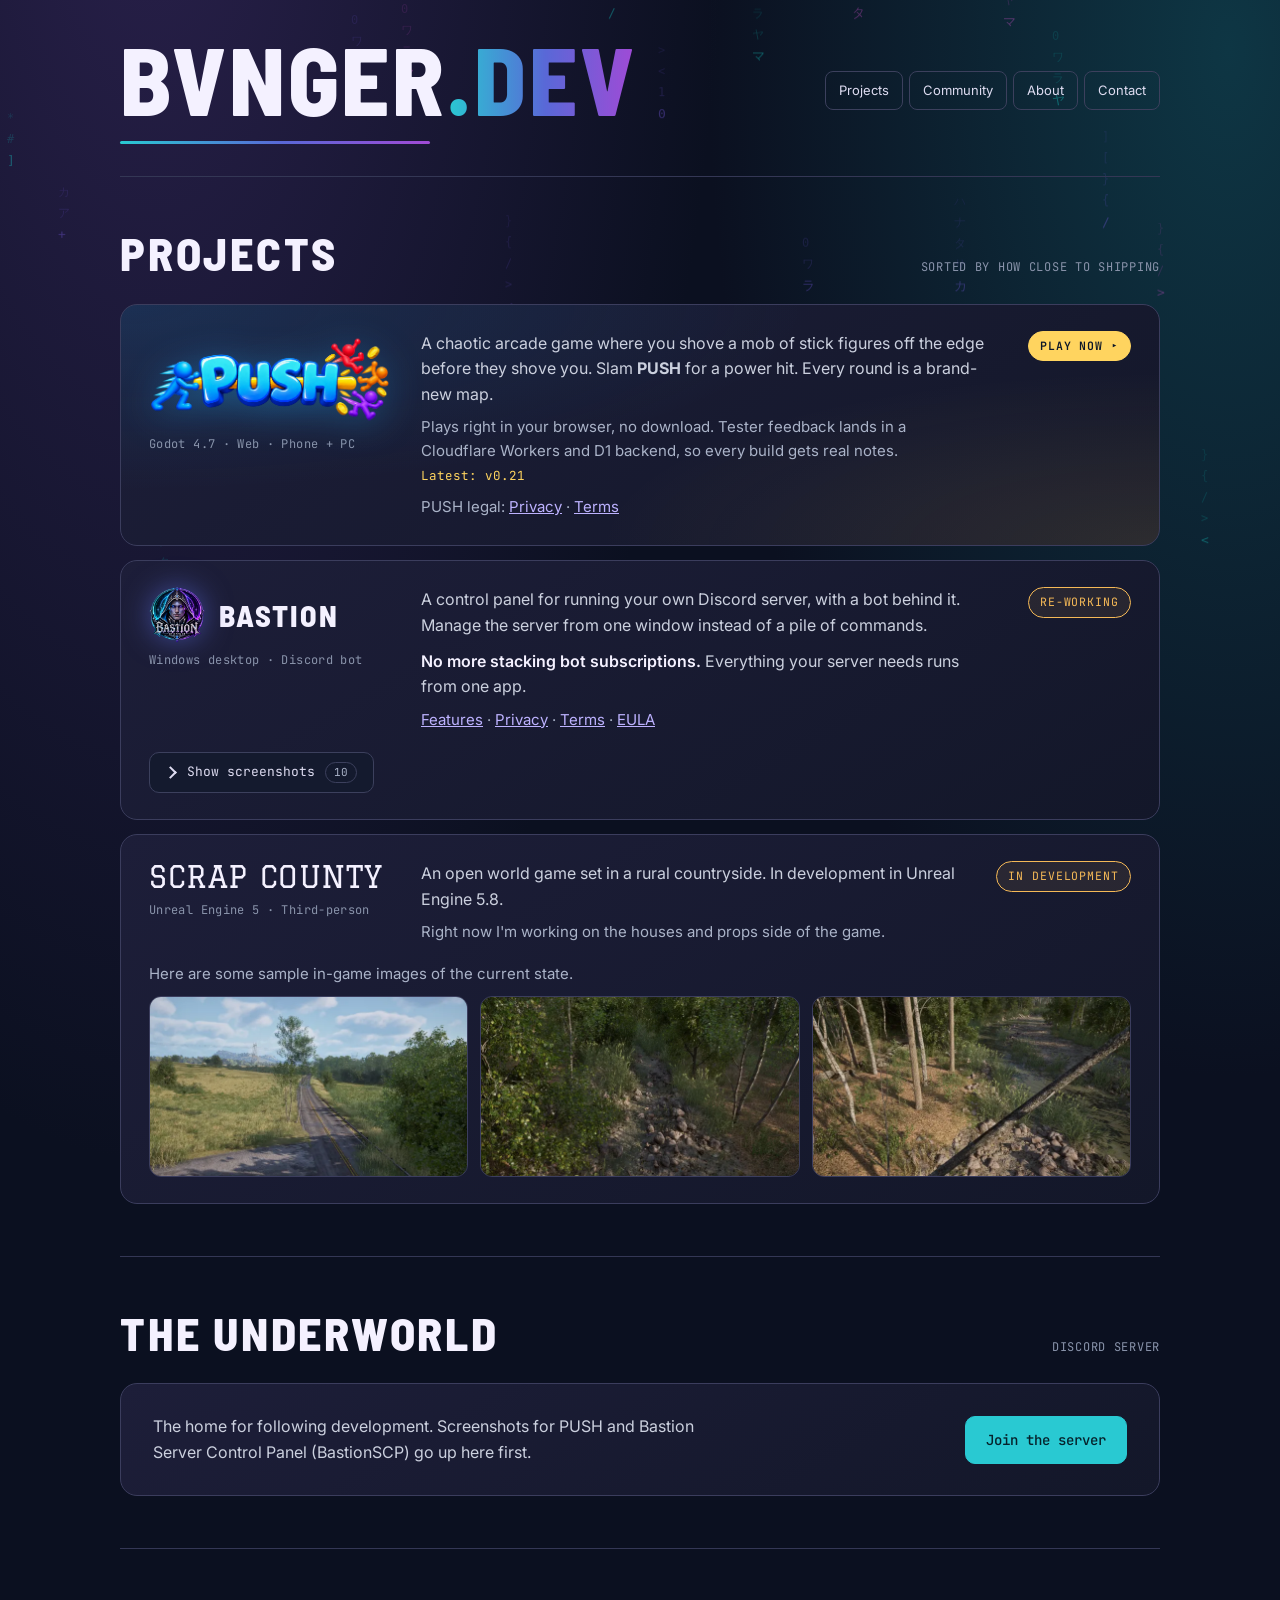
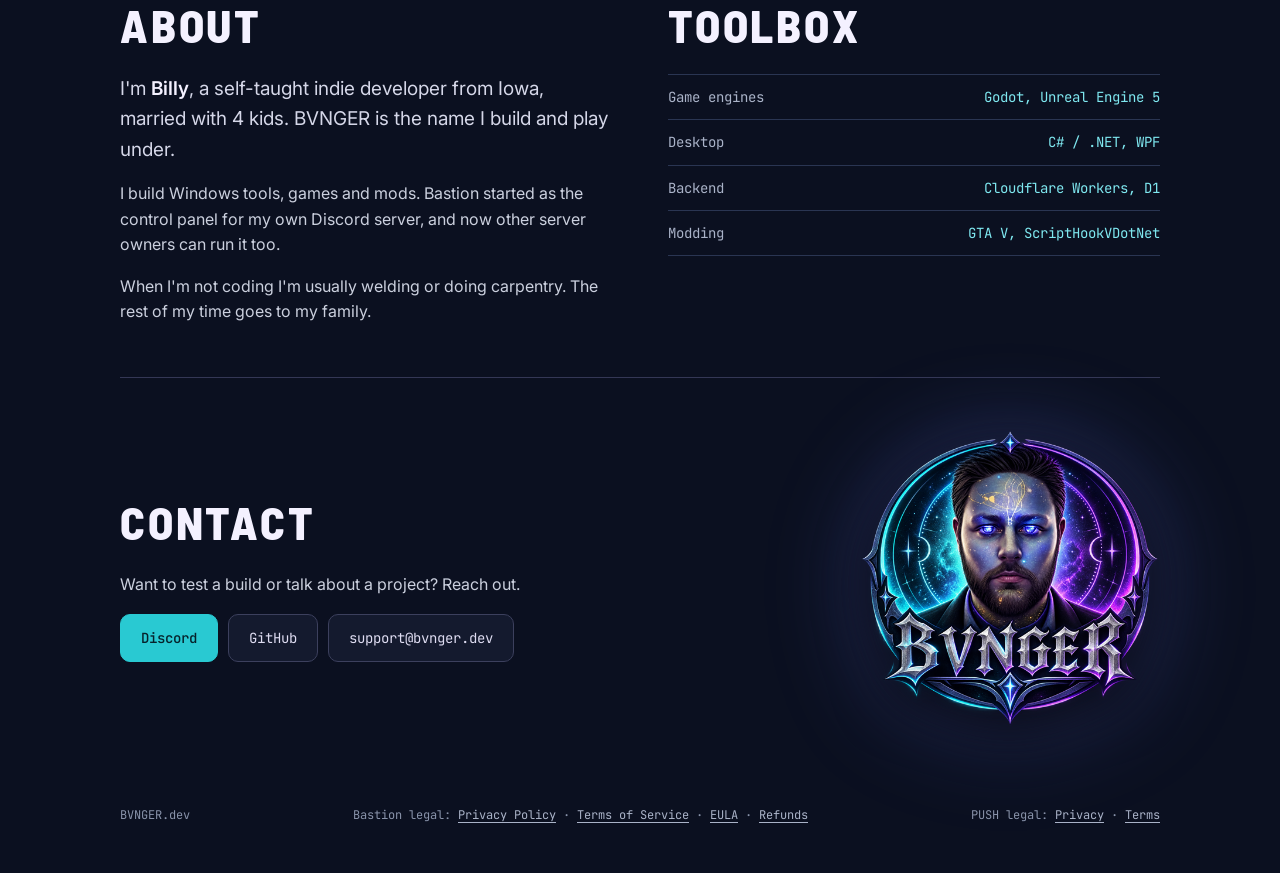
==== index.html @ e82ace56 "Bastion re-working: hide pricing and download, pause sign-ups; move wordmark and logo - Bastion card" ====
<!doctype html>
<html lang="en">
<head>
<meta charset="utf-8">
<meta name="viewport" content="width=device-width, initial-scale=1">
<title>BVNGER.dev</title>
<meta name="description" content="BVNGER's Development Projects">
<meta property="og:type" content="website">
<meta property="og:site_name" content="BVNGER.dev">
<meta property="og:title" content="BVNGER.dev">
<meta property="og:description" content="BVNGER's Development Projects">
<meta property="og:url" content="https://bvnger.dev/">
<meta property="og:image" content="https://bvnger.dev/bvnger-preview.png">
<meta property="og:image:width" content="1200">
<meta property="og:image:height" content="630">
<meta property="og:image:alt" content="BVNGER logo">
<meta name="twitter:card" content="summary_large_image">
<meta name="theme-color" content="#0b1020">
<link rel="icon" href="/bastion/favicon.ico">
<link rel="preconnect" href="https://fonts.googleapis.com">
<link rel="preconnect" href="https://fonts.gstatic.com" crossorigin>
<link rel="stylesheet" href="https://fonts.googleapis.com/css2?family=Barlow+Semi+Condensed:wght@600;700;800&family=Inter:wght@400;500;600&family=JetBrains+Mono:wght@400;500&family=Graduate&display=swap">
<style>
/* Layout: one long page in Bastion's UI language. Navy ground with a violet glow, letter-spaced condensed caps, rounded gradient cards, and a cyan-to-violet gradient used only on the wordmark, rules and scrollbar. */
:root{
  --bg:#0b1020;
  --glow-violet:#29204b;
  --glow-cyan:#0e3644;
  --panel:#101625;
  --card-a:#1d1e39;
  --card-b:#131729;
  --line:#2a3552;
  --line-soft:#343755;
  --line-card:#3b3d5d;
  --fg:#d5d7e8;
  --fg-strong:#f4f1ff;
  --muted:#aab3c8;
  --dim:#8993aa;
  --cyan:#29c9d2;
  --cyan-hi:#7fe8f0;
  --indigo:#5968d7;
  --violet:#a14ad6;
  --violet-hi:#d477ee;
  --link:#bdb2ff;
  --amber:#f5b957;
  --teal:#39dccf;
  --ink:#06222b;
  --brand-gradient:linear-gradient(90deg,#29c9d2 0%,#5968d7 52%,#a14ad6 100%);
  --font-display:"Barlow Semi Condensed","Bahnschrift","Arial Narrow",sans-serif;
  --font-body:Inter,"Segoe UI",system-ui,-apple-system,sans-serif;
  --font-mono:"JetBrains Mono",ui-monospace,Cascadia Mono,Consolas,monospace;
  color-scheme:dark;
}
*{box-sizing:border-box}
html{scrollbar-color:#5968d7 #0a0f1c}
body{
  margin:0;min-height:100vh;
  background:
    radial-gradient(ellipse at 12% -8%,var(--glow-violet) 0,transparent 36%),
    radial-gradient(ellipse at 96% 2%,var(--glow-cyan) 0,transparent 30%),
    var(--bg);
  background-color:var(--bg);
  color:var(--fg);font-family:var(--font-body);font-size:16px;line-height:1.6;
  padding-inline:20px;padding-block:0 48px;
}
::-webkit-scrollbar{width:12px;height:12px}
::-webkit-scrollbar-track{background:#0a0f1c;border:1px solid #25304a;border-radius:6px}
::-webkit-scrollbar-thumb{background:linear-gradient(180deg,#29c9d2,#5968d7 52%,#a14ad6);border:1px solid #536b9c;border-radius:6px}
::-webkit-scrollbar-thumb:hover{border-color:var(--cyan-hi)}
::selection{background:#5968d7;color:#fff}
.wrap{max-width:1040px;margin-inline:auto}
a{color:var(--link)}
a:hover{color:#e2dcff}
:focus-visible{outline:2px solid var(--cyan);outline-offset:3px}

header.top{
  display:flex;justify-content:space-between;align-items:center;gap:20px 32px;flex-wrap:wrap;
  padding-block:36px 32px;border-bottom:1px solid var(--line-soft);
}
.brand{min-width:0}
header.top nav{display:flex;gap:6px;flex-wrap:wrap}
header.top nav a{
  border:1px solid #3c405d;border-radius:8px;padding:8px 13px;text-decoration:none;
  font-size:13px;color:#dedcf1;
}
header.top nav a:hover{background:#292744;color:#fff}

.wordmark{
  font-family:var(--font-display);font-weight:800;text-transform:uppercase;
  font-size:clamp(44px,7.4vw,100px);line-height:.9;letter-spacing:.03em;margin:0;color:var(--fg-strong);
}
.wordmark .dev{
  background:var(--brand-gradient);-webkit-background-clip:text;background-clip:text;
  -webkit-text-fill-color:transparent;color:var(--cyan);
}
.rule{height:3px;width:min(320px,60%);background:var(--brand-gradient);border-radius:2px;margin:20px 0 0}

section{padding-block:52px;border-bottom:1px solid var(--line-soft)}
.sec-head{display:flex;align-items:baseline;justify-content:space-between;gap:16px;flex-wrap:wrap;margin-bottom:26px}
h2{
  font-family:var(--font-display);font-weight:800;text-transform:uppercase;
  font-size:clamp(30px,5.5vw,46px);line-height:1.05;margin:0;letter-spacing:.06em;color:var(--fg-strong);text-wrap:balance;
}
.sec-note{font-family:var(--font-mono);font-size:12px;color:var(--dim);letter-spacing:.06em;text-transform:uppercase}

.ledger{list-style:none;margin:0;padding:0;display:grid;gap:14px}
.row{
  display:grid;grid-template-columns:minmax(0,240px) minmax(0,1fr) auto;gap:10px 32px;align-items:start;
  padding:26px 28px;border:1px solid var(--line-card);border-radius:17px;
  background:linear-gradient(150deg,var(--card-a),var(--card-b));
}
.row h3{
  font-family:var(--font-display);font-weight:800;text-transform:uppercase;
  font-size:30px;line-height:1.05;margin:0;letter-spacing:.06em;color:var(--fg-strong);
}
.title{display:flex;align-items:center;gap:14px;min-width:0}
.emblem{width:56px;height:56px;object-fit:contain;flex:none;filter:drop-shadow(0 0 14px #5968d799)}
.stack{font-family:var(--font-mono);font-size:12px;color:var(--dim);margin-top:8px;letter-spacing:.03em}
.row p{margin:0;max-width:62ch;color:#cbd0de}
.row p.sub{color:var(--muted);margin-top:8px;font-size:15px}
.row p.pitch{margin-top:10px}
.row p.pitch strong{color:var(--fg-strong);font-weight:600}
.tag{
  font-family:var(--font-mono);font-size:11.5px;letter-spacing:.08em;text-transform:uppercase;
  padding:5px 11px;border:1px solid currentColor;border-radius:999px;white-space:nowrap;justify-self:end;
}
.tag.test{color:var(--teal);background:#39dccf14}
.tag.dev{color:var(--amber);background:#f5b95714}
a.tag{text-decoration:none}
a.tag.dev:hover{background:#f5b95729;color:var(--amber)}
a.tag.test:hover{background:#39dccf29;color:var(--teal)}

/* PUSH row: the game's own blues and gold for a little arcade energy. */
.push-row{
  background:radial-gradient(120% 140% at 0% 0%,#1688d42b 0%,transparent 55%),
    radial-gradient(90% 120% at 100% 100%,#ffd45f1c 0%,transparent 60%),
    linear-gradient(150deg,var(--card-a),var(--card-b));
}
.push-logo{margin:0}
.push-logo img{display:block;width:100%;max-width:240px;height:auto;filter:drop-shadow(0 6px 18px #24a2ee66)}
.push-ver{color:#ffd45f;font-family:var(--font-mono);font-size:12.5px;white-space:nowrap}
a.tag.push-play{color:#0b1629;background:#ffd45f;border-color:#ffd45f;font-weight:600}
a.tag.push-play:hover{background:#ffe48f;border-color:#ffe48f;color:#0b1629}
.push-row:hover{border-color:#24a2ee}
@media (prefers-reduced-motion:no-preference){
  .push-logo img{transition:transform .25s}
  .push-row:hover .push-logo img{transform:rotate(-2deg) scale(1.04)}
}

.join{
  display:flex;justify-content:space-between;align-items:center;gap:24px 40px;flex-wrap:wrap;
  padding:30px 32px;border:1px solid var(--line-card);border-radius:17px;
  background:linear-gradient(150deg,var(--card-a),var(--card-b));
}
.join>div{flex:1 1 320px;min-width:0}
.join p{margin:0;max-width:58ch;color:#cbd0de}
.join p.sub{margin-top:8px;color:var(--muted);font-size:15px}

.about{display:grid;grid-template-columns:minmax(0,1fr) minmax(0,1fr);gap:32px 56px}
.about p{margin:0 0 16px;max-width:60ch;color:#cbd0de}
.about p:last-child{margin-bottom:0}
.about h2{margin-bottom:24px}
.tools{list-style:none;margin:0;padding:0;font-family:var(--font-mono);font-size:14px}
.tools li{display:flex;justify-content:space-between;gap:16px;padding-block:11px;border-bottom:1px solid var(--line)}
.tools li:first-child{border-top:1px solid var(--line)}
.tools span:first-child{color:var(--muted)}
.tools span:last-child{color:var(--cyan-hi);text-align:right}
.about .about-lead{font-size:19px;color:var(--fg)}
.about .about-lead strong{color:var(--fg-strong);font-weight:600}

.contact{border-bottom:0}
.contact-grid{display:grid;grid-template-columns:minmax(0,1fr) auto;gap:32px 48px;align-items:center}
.contact-logo{
  width:clamp(220px,27vw,300px);height:auto;display:block;
  filter:drop-shadow(0 14px 26px #000c) drop-shadow(0 0 42px #5968d766);
}
.links{display:flex;gap:10px;flex-wrap:wrap;margin-top:8px}
.btn{
  font-family:var(--font-mono);font-size:14px;text-decoration:none;color:#dedcf1;
  padding:12px 20px;border:1px solid #3c405d;border-radius:10px;background:#141a2e;white-space:nowrap;
}
.btn:hover{background:#292744;border-color:var(--cyan);color:#fff}
.btn.primary{background:var(--cyan);color:var(--ink);border-color:var(--cyan);font-weight:500}
.btn.primary:hover{background:var(--cyan-hi);border-color:var(--cyan-hi);color:var(--ink)}
.todo{color:var(--dim);font-family:var(--font-mono);font-size:12.5px;margin-top:20px}

footer{
  padding-top:24px;font-family:var(--font-mono);font-size:12px;color:var(--dim);
  display:flex;justify-content:space-between;gap:12px 16px;flex-wrap:wrap;
}
footer .legal a{color:var(--muted);text-decoration:underline;text-underline-offset:3px}
footer .legal a:hover{color:var(--cyan-hi)}


.row-gallery{grid-column:1/-1;margin-top:10px}
.row-gallery summary,.gallery-close{
  display:inline-flex;align-items:center;gap:10px;list-style:none;cursor:pointer;user-select:none;
  font-family:var(--font-mono);font-size:13px;color:#dedcf1;
  padding:9px 16px;border:1px solid #3c405d;border-radius:10px;background:#141a2e;
}
.row-gallery summary::-webkit-details-marker{display:none}
.row-gallery summary::before{content:"";width:7px;height:7px;border-right:2px solid currentColor;border-bottom:2px solid currentColor;transform:rotate(-45deg);margin-right:2px}
.row-gallery[open] summary::before{transform:rotate(45deg) translate(-2px,-2px)}
.row-gallery summary:hover,.gallery-close:hover{background:#292744;border-color:var(--cyan);color:#fff}
.row-gallery summary:focus-visible,.gallery-close:focus-visible{outline:2px solid var(--cyan);outline-offset:3px}
.gallery-close{margin-top:18px}
.gallery-close::before{content:"";width:7px;height:7px;border-left:2px solid currentColor;border-top:2px solid currentColor;transform:rotate(45deg) translate(2px,2px);margin-right:2px}
.row-gallery .sum-close,.row-gallery[open] .sum-open{display:none}
.row-gallery[open] .sum-close{display:inline}
.sum-count{font-size:11px;color:var(--muted);border:1px solid #3c405d;border-radius:999px;padding:1px 8px}
.row-gallery[open]{margin-top:18px;padding-top:22px;border-top:1px solid var(--line)}
.row-gallery[open] summary{margin-bottom:18px}
.row .show-lede{max-width:none;margin:0 0 18px;color:var(--muted);font-size:15px}
.feature{display:block;border:1px solid var(--line-card);border-radius:17px;overflow:hidden;background:var(--panel);box-shadow:0 18px 60px #04071480,0 0 60px #5968d724;cursor:zoom-in}
.feature img{display:block;width:100%;height:auto}
.feature:hover{border-color:#5968d7}
.shots{list-style:none;margin:18px 0 0;padding:0;display:grid;grid-template-columns:repeat(auto-fill,minmax(min(100%,230px),1fr));gap:14px}
.shot{all:unset;box-sizing:border-box;display:flex;flex-direction:column;gap:4px;width:100%;height:100%;padding:10px 10px 14px;border:1px solid var(--line-card);border-radius:14px;background:linear-gradient(150deg,var(--card-a),var(--card-b));cursor:zoom-in}
.shot:hover{border-color:#5968d7}
.shot:focus-visible{outline:2px solid var(--cyan);outline-offset:3px}
.shot img{width:100%;height:auto;display:block;border-radius:8px;border:1px solid var(--line);margin-bottom:8px}
.shot-t{font-family:var(--font-display);font-weight:800;text-transform:uppercase;letter-spacing:.08em;color:var(--fg-strong);font-size:16px;padding-inline:4px}
.shot-c{font-size:13px;color:var(--muted);line-height:1.45;padding-inline:4px}
/* Scrap County row: the game's font (Graduate) on the title, in-game pictures always showing, three across. */
#scrap-county h3{font-family:Graduate,var(--font-display);font-weight:400;letter-spacing:.02em}
.row p.sc-lede{grid-column:1/-1;max-width:none;margin:8px 0 0;color:var(--muted);font-size:15px}
.sc-shots{grid-column:1/-1;list-style:none;margin:0;padding:0;display:grid;grid-template-columns:repeat(3,minmax(0,1fr));gap:12px}
.sc-shots .shot{padding:0;border-radius:12px;overflow:hidden}
.sc-shots .shot img{margin:0;border:0;border-radius:0}
#lightbox{border:1px solid var(--line-card);border-radius:16px;background:#0a0f1c;color:var(--fg);padding:0;width:min(1200px,96vw);max-height:94vh;overflow:hidden}
#lightbox::backdrop{background:#04071acc}
.lb-bar{display:flex;justify-content:space-between;align-items:center;gap:16px;padding:12px 16px;border-bottom:1px solid var(--line-soft)}
.lb-bar strong{font-family:var(--font-display);text-transform:uppercase;letter-spacing:.08em;color:var(--fg-strong);margin-right:12px}
.lb-bar span{color:var(--muted);font-size:13px}
.lb-stage{display:grid;grid-template-columns:auto minmax(0,1fr) auto;align-items:center;gap:8px;padding:12px}
.lb-stage img{width:100%;max-height:74vh;object-fit:contain;display:block;border-radius:8px}
#lightbox button{all:unset;cursor:pointer;color:var(--fg-strong);font-size:26px;line-height:1;padding:10px 14px;border:1px solid #3c405d;border-radius:10px;background:#141a2e}
#lightbox button:hover{border-color:var(--cyan)}
#lightbox button:focus-visible{outline:2px solid var(--cyan);outline-offset:2px}
@media (max-width:760px){.lb-stage{grid-template-columns:minmax(0,1fr)}.lb-stage #lb-prev,.lb-stage #lb-next{display:none}.lb-bar span{display:block}}

@media (max-width:760px){
  .row{grid-template-columns:minmax(0,1fr);gap:12px;padding:22px 20px}
  .tag{justify-self:start;order:-1}
  .about{grid-template-columns:minmax(0,1fr)}
  header.top{padding-block:28px 24px}
  .wordmark{font-size:clamp(40px,12.5vw,80px)}
  .contact-grid{grid-template-columns:minmax(0,1fr)}
  .contact-logo{width:min(240px,70%);margin-inline:auto}
  .join{padding:24px 20px}
  .sc-shots{grid-template-columns:minmax(0,1fr)}
}
@media (prefers-reduced-motion:no-preference){
  .row,.btn,header.top nav a{transition:border-color .15s,background-color .15s}
  .row:hover{border-color:#5968d7}
}
</style>
</head>
<body>
<div class="wrap">
  <header class="top">
    <div class="brand">
      <h1 class="wordmark">BVNGER<span class="dev">.dev</span></h1>
      <div class="rule" aria-hidden="true"></div>
    </div>
    <nav aria-label="Sections">
      <a href="#projects">Projects</a>
      <!-- Hidden while Bastion is reworked: <a href="/download/">Download</a> -->
      <a href="#community">Community</a>
      <a href="#about">About</a>
      <a href="#contact">Contact</a>
    </nav>
  </header>


  <section id="projects">
    <div class="sec-head">
      <h2>Projects</h2>
      <span class="sec-note">Sorted by how close to shipping</span>
    </div>
    <ul class="ledger">
      <li class="row push-row" id="push">
        <div>
          <h3 class="push-logo"><img src="/media/push-logo.webp" width="1983" height="793" decoding="async" alt="PUSH"></h3>
          <div class="stack">Godot 4.7 · Web · Phone + PC</div>
        </div>
        <div>
          <p>A chaotic arcade game where you shove a mob of stick figures off the edge before they shove you. Slam <strong>PUSH</strong> for a power hit. Every round is a brand-new map.</p>
          <p class="sub">Plays right in your browser, no download. Tester feedback lands in a Cloudflare Workers and D1 backend, so every build gets real notes. <span class="push-ver">Latest: v0.21</span></p>
          <p class="sub">PUSH legal: <a href="/push/privacy/">Privacy</a> · <a href="/push/terms/">Terms</a></p>
        </div>
        <a class="tag push-play" href="https://pushv9.pages.dev" target="_blank" rel="noopener">Play now ▸</a>
      </li>
      <li class="row" id="bastion">
        <div>
          <div class="title">
            <img class="emblem" src="/bastion/bastion.png" alt="Bastion emblem">
            <h3>Bastion</h3>
          </div>
          <div class="stack">Windows desktop · Discord bot</div>
        </div>
        <div>
          <p>A control panel for running your own Discord server, with a bot behind it. Manage the server from one window instead of a pile of commands.</p>
          <p class="pitch"><strong>No more stacking bot subscriptions.</strong> Everything your server needs runs from one app.</p>
          <p class="sub"><a href="/features/">Features</a> · <a href="/privacy/">Privacy</a> · <a href="/terms/">Terms</a> · <a href="/eula/">EULA</a></p>
        </div>
        <span class="tag dev">Re-working</span>
        <details class="row-gallery">
          <summary><span class="sum-open">Show screenshots</span><span class="sum-close">Hide screenshots</span> <span class="sum-count">10</span></summary>
          <p class="show-lede">Every screenshot uses sample data, so no real server, members or credentials appear.</p>
          <a class="feature" href="/bastion/screens/dashboard.webp" data-i="0">
            <img src="/bastion/screens/dashboard.webp" width="1571" height="954" loading="lazy" decoding="async" alt="Bastion dashboard showing bot status, open tickets and live activity">
          </a>
          <ul class="shots">
            <li><button type="button" class="shot" data-i="0" data-full="/bastion/screens/dashboard.webp" data-title="Dashboard" data-cap="See if the bot is running and what is happening on your server right now.">
              <img src="/bastion/screens/dashboard-thumb.webp" width="560" height="340" loading="lazy" decoding="async" alt="Bastion Dashboard screen">
              <span class="shot-t">Dashboard</span><span class="shot-c">See if the bot is running and what is happening on your server right now.</span>
            </button></li>
            <li><button type="button" class="shot" data-i="1" data-full="/bastion/screens/announcements.webp" data-title="Announcements" data-cap="Write an announcement and see exactly how it will look in Discord before it posts.">
              <img src="/bastion/screens/announcements-thumb.webp" width="560" height="340" loading="lazy" decoding="async" alt="Bastion Announcements screen">
              <span class="shot-t">Announcements</span><span class="shot-c">Write an announcement and see exactly how it will look in Discord before it posts.</span>
            </button></li>
            <li><button type="button" class="shot" data-i="2" data-full="/bastion/screens/tickets.webp" data-title="Tickets" data-cap="Handle private support channels from start to finish.">
              <img src="/bastion/screens/tickets-thumb.webp" width="560" height="340" loading="lazy" decoding="async" alt="Bastion Tickets screen">
              <span class="shot-t">Tickets</span><span class="shot-c">Handle private support channels from start to finish.</span>
            </button></li>
            <li><button type="button" class="shot" data-i="3" data-full="/bastion/screens/onboarding.webp" data-title="Onboarding" data-cap="Auto-assign a member role and send a welcome message with placeholders.">
              <img src="/bastion/screens/onboarding-thumb.webp" width="560" height="340" loading="lazy" decoding="async" alt="Bastion Onboarding screen">
              <span class="shot-t">Onboarding</span><span class="shot-c">Auto-assign a member role and send a welcome message with placeholders.</span>
            </button></li>
            <li><button type="button" class="shot" data-i="4" data-full="/bastion/screens/channels.webp" data-title="Channels &amp; Roles" data-cap="Create and organize channels with safe permission presets.">
              <img src="/bastion/screens/channels-thumb.webp" width="560" height="340" loading="lazy" decoding="async" alt="Bastion Channels &amp; Roles screen">
              <span class="shot-t">Channels &amp; Roles</span><span class="shot-c">Create and organize channels with safe permission presets.</span>
            </button></li>
            <li><button type="button" class="shot" data-i="5" data-full="/bastion/screens/members.webp" data-title="Moderation: members" data-cap="Look up any member and take action. Staff roles stay protected.">
              <img src="/bastion/screens/members-thumb.webp" width="560" height="340" loading="lazy" decoding="async" alt="Bastion Moderation: members screen">
              <span class="shot-t">Moderation: members</span><span class="shot-c">Look up any member and take action. Staff roles stay protected.</span>
            </button></li>
            <li><button type="button" class="shot" data-i="6" data-full="/bastion/screens/moderation.webp" data-title="Moderation: reports" data-cap="Handle member reports and tune what auto-mod catches.">
              <img src="/bastion/screens/moderation-thumb.webp" width="560" height="340" loading="lazy" decoding="async" alt="Bastion Moderation: reports screen">
              <span class="shot-t">Moderation: reports</span><span class="shot-c">Handle member reports and tune what auto-mod catches.</span>
            </button></li>
            <li><button type="button" class="shot" data-i="7" data-full="/bastion/screens/health.webp" data-title="Health Check" data-cap="Check your whole server setup for problems in one pass.">
              <img src="/bastion/screens/health-thumb.webp" width="560" height="340" loading="lazy" decoding="async" alt="Bastion Health Check screen">
              <span class="shot-t">Health Check</span><span class="shot-c">Check your whole server setup for problems in one pass.</span>
            </button></li>
            <li><button type="button" class="shot" data-i="8" data-full="/bastion/screens/audit.webp" data-title="Audit &amp; Recovery" data-cap="Keep a history of every action and saved copies of your server setup.">
              <img src="/bastion/screens/audit-thumb.webp" width="560" height="340" loading="lazy" decoding="async" alt="Bastion Audit &amp; Recovery screen">
              <span class="shot-t">Audit &amp; Recovery</span><span class="shot-c">Keep a history of every action and saved copies of your server setup.</span>
            </button></li>
            <li><button type="button" class="shot" data-i="9" data-full="/bastion/screens/settings.webp" data-title="Settings" data-cap="Connect to Discord and choose how Bastion runs on your PC.">
              <img src="/bastion/screens/settings-thumb.webp" width="560" height="340" loading="lazy" decoding="async" alt="Bastion Settings screen">
              <span class="shot-t">Settings</span><span class="shot-c">Connect to Discord and choose how Bastion runs on your PC.</span>
            </button></li>
          </ul>
          <button type="button" class="gallery-close">Hide screenshots</button>
        </details>
      </li>
      <li class="row" id="scrap-county">
        <div>
          <h3>Scrap County</h3>
          <div class="stack">Unreal Engine 5 · Third-person</div>
        </div>
        <div>
          <p>An open world game set in a rural countryside. In development in Unreal Engine 5.8.</p>
          <p class="sub">Right now I'm working on the houses and props side of the game.</p>
        </div>
        <span class="tag dev">In development</span>
        <p class="sc-lede">Here are some sample in-game images of the current state.</p>
        <ul class="sc-shots">
          <li><button type="button" class="shot" data-full="/scrap-county/shots/road.webp" data-title="Scrap County" data-cap="Country road">
            <img src="/scrap-county/shots/road-thumb.webp" width="640" height="360" loading="lazy" decoding="async" alt="Scrap County in-game view of a country road through grassy hills">
          </button></li>
          <li><button type="button" class="shot" data-full="/scrap-county/shots/dry-creek.webp" data-title="Scrap County" data-cap="Dry creek">
            <img src="/scrap-county/shots/dry-creek-thumb.webp" width="640" height="360" loading="lazy" decoding="async" alt="Scrap County in-game view of a dry rocky creek channel under trees">
          </button></li>
          <li><button type="button" class="shot" data-full="/scrap-county/shots/creek.webp" data-title="Scrap County" data-cap="Creek bend">
            <img src="/scrap-county/shots/creek-thumb.webp" width="640" height="360" loading="lazy" decoding="async" alt="Scrap County in-game view of a rocky creek bed in the woods">
          </button></li>
        </ul>
      </li>
    </ul>
  </section>

  <dialog id="lightbox" aria-label="Screenshot viewer">
    <div class="lb-bar"><div><strong id="lb-title"></strong><span id="lb-cap"></span></div><button type="button" id="lb-close" aria-label="Close">✕</button></div>
    <div class="lb-stage"><button type="button" id="lb-prev" aria-label="Previous screenshot">‹</button><img id="lb-img" alt=""><button type="button" id="lb-next" aria-label="Next screenshot">›</button></div>
  </dialog>

  <section id="community" class="community">
    <div class="sec-head">
      <h2>The Underworld</h2>
      <span class="sec-note">Discord server</span>
    </div>
    <div class="join">
      <div>
        <p>The home for following development. Screenshots for PUSH and Bastion Server Control Panel (BastionSCP) go up here first.</p>
      </div>
      <a class="btn primary" href="https://discord.gg/XdTjEkVxTQ" target="_blank" rel="noopener">Join the server</a>
    </div>
  </section>

  <section id="about" class="about">
    <div>
      <h2>About</h2>
      <p class="about-lead">I'm <strong>Billy</strong>, a self-taught indie developer from Iowa, married with 4 kids. BVNGER is the name I build and play under.</p>
      <p>I build Windows tools, games and mods. Bastion started as the control panel for my own Discord server, and now other server owners can run it too.</p>
      <p>When I'm not coding I'm usually welding or doing carpentry. The rest of my time goes to my family.</p>
    </div>
    <div>
      <h2>Toolbox</h2>
      <ul class="tools">
        <li><span>Game engines</span><span>Godot, Unreal Engine 5</span></li>
        <li><span>Desktop</span><span>C# / .NET, WPF</span></li>
        <li><span>Backend</span><span>Cloudflare Workers, D1</span></li>
        <li><span>Modding</span><span>GTA V, ScriptHookVDotNet</span></li>
      </ul>
    </div>
  </section>

  <section id="contact" class="contact">
    <div class="contact-grid">
      <div>
        <div class="sec-head"><h2>Contact</h2></div>
        <p style="margin:0 0 16px;max-width:52ch;color:#cbd0de">Want to test a build or talk about a project? Reach out.</p>
        <div class="links">
          <a class="btn primary" href="https://discord.gg/XdTjEkVxTQ" target="_blank" rel="noopener">Discord</a>
          <a class="btn" href="https://github.com/BVNGER712" target="_blank" rel="noopener">GitHub</a>
          <a class="btn" href="mailto:support@bvnger.dev">support@bvnger.dev</a>
        </div>
      </div>
      <img class="contact-logo" src="/bvnger-logo.png" width="512" height="512" loading="lazy" alt="BVNGER logo">
    </div>
  </section>

  <footer>
    <span>BVNGER.dev</span>
    <span class="legal">Bastion legal: <a href="/privacy/">Privacy Policy</a> · <a href="/terms/">Terms of Service</a> · <a href="/eula/">EULA</a> · <a href="/refunds/">Refunds</a></span>
    <span class="legal">PUSH legal: <a href="/push/privacy/">Privacy</a> · <a href="/push/terms/">Terms</a></span>
  </footer>
</div>
<script>
(function(){
  var g=document.querySelector('.row-gallery');
  function openGallery(){if(location.hash==='#bastion'&&g)g.open=true}
  openGallery();window.addEventListener('hashchange',openGallery);
  document.querySelectorAll('a[href="#bastion"]').forEach(function(a){a.addEventListener('click',function(){if(g)g.open=true})});
  var c=document.querySelector('.gallery-close');
  if(c&&g)c.addEventListener('click',function(){g.open=false;g.closest('.row').scrollIntoView({block:'start'})});
})();
(function(){
  var d=document.getElementById('lightbox');if(!d||!d.showModal)return;
  var items=[],i=0;
  var img=document.getElementById('lb-img'),t=document.getElementById('lb-title'),c=document.getElementById('lb-cap');
  function show(n){i=(n+items.length)%items.length;var b=items[i];img.src=b.dataset.full;img.alt=b.querySelector('img').alt;t.textContent=b.dataset.title.replace(/&amp;/g,'&');c.textContent=b.dataset.cap.replace(/&amp;/g,'&');}
  function open(set,n){items=set;show(n);if(!d.open)d.showModal();}
  // Each gallery (Bastion, Scrap County) pages through its own pictures only.
  document.querySelectorAll('.row-gallery,.sc-shots').forEach(function(g){
    var set=[].slice.call(g.querySelectorAll('.shot'));
    set.forEach(function(b,n){b.addEventListener('click',function(){open(set,n)})});
    var f=g.querySelector('.feature');if(f)f.addEventListener('click',function(e){e.preventDefault();open(set,0)});
  });
  document.getElementById('lb-close').onclick=function(){d.close()};
  document.getElementById('lb-prev').onclick=function(){show(i-1)};
  document.getElementById('lb-next').onclick=function(){show(i+1)};
  d.addEventListener('click',function(e){if(e.target===d)d.close()});
  d.addEventListener('keydown',function(e){if(e.key==='ArrowLeft')show(i-1);if(e.key==='ArrowRight')show(i+1)});
})();
</script>
<script src="/rain.js" defer></script>
</body>
</html>
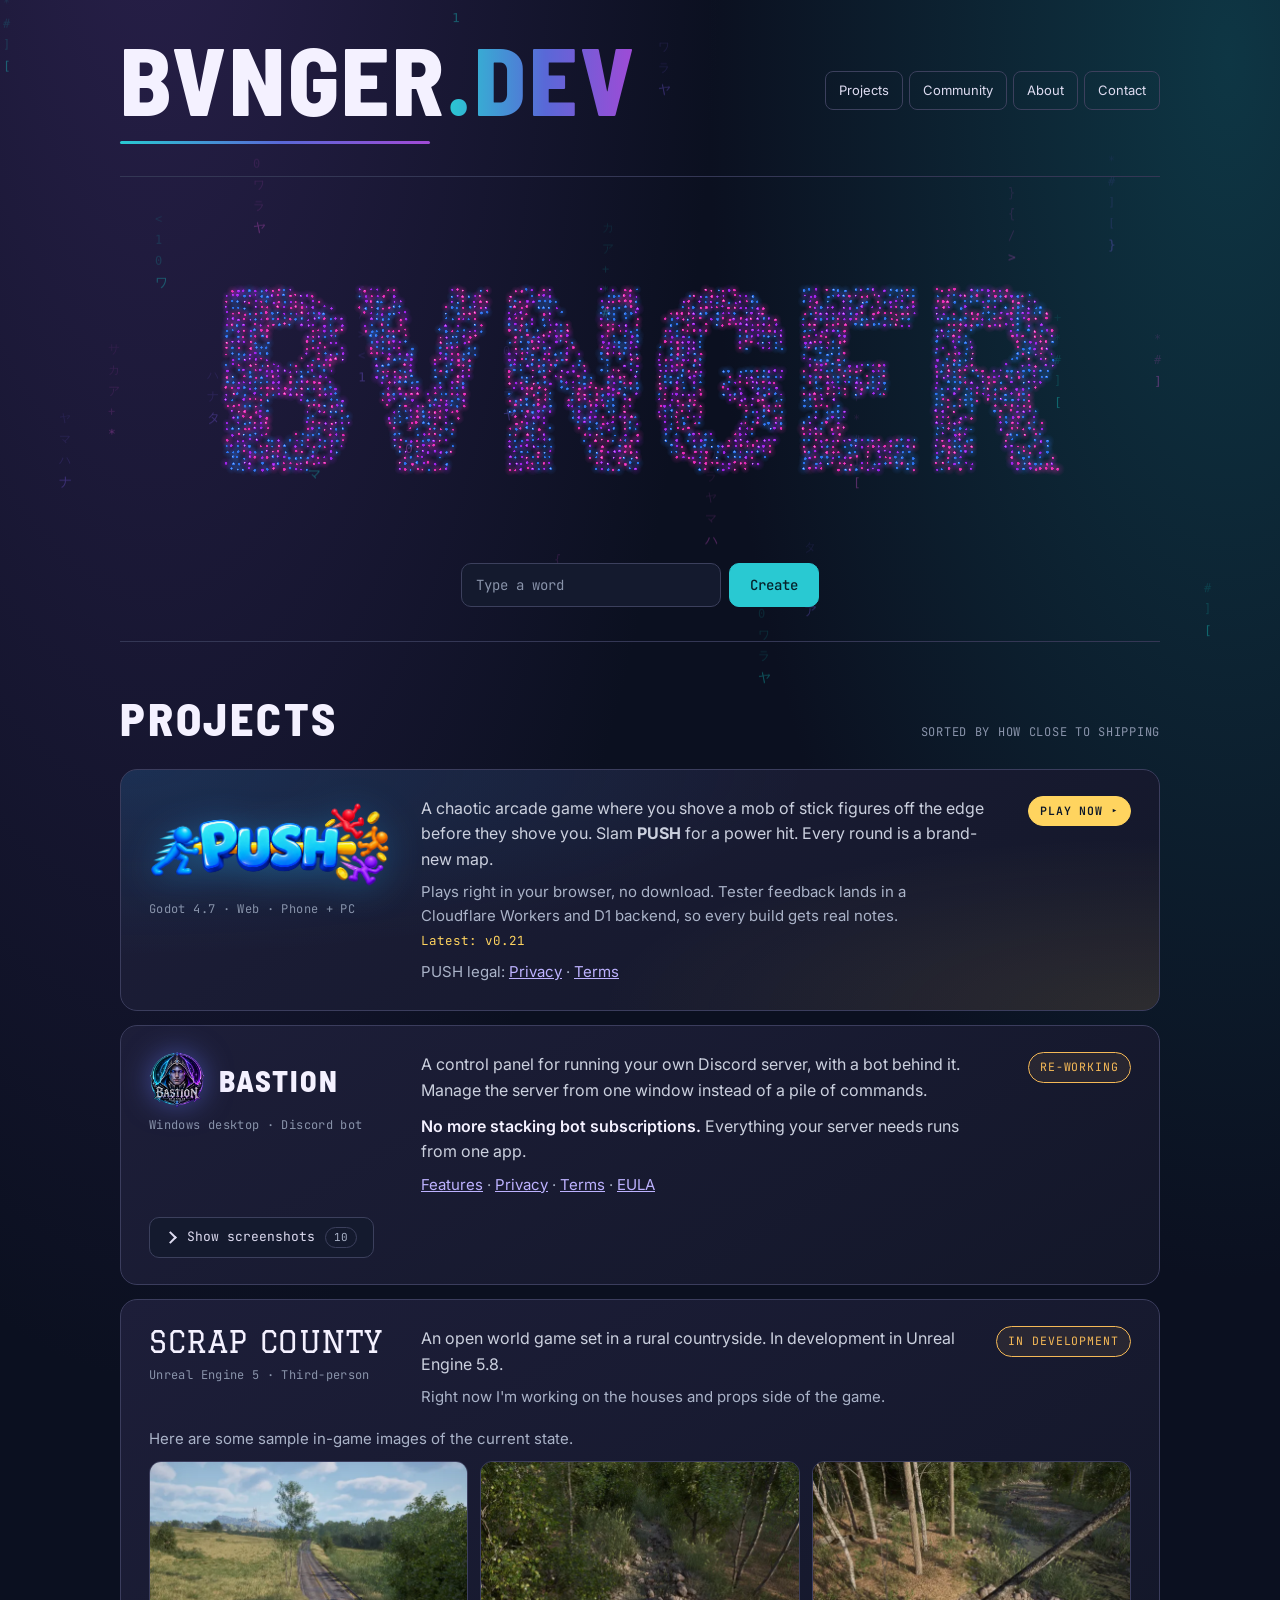
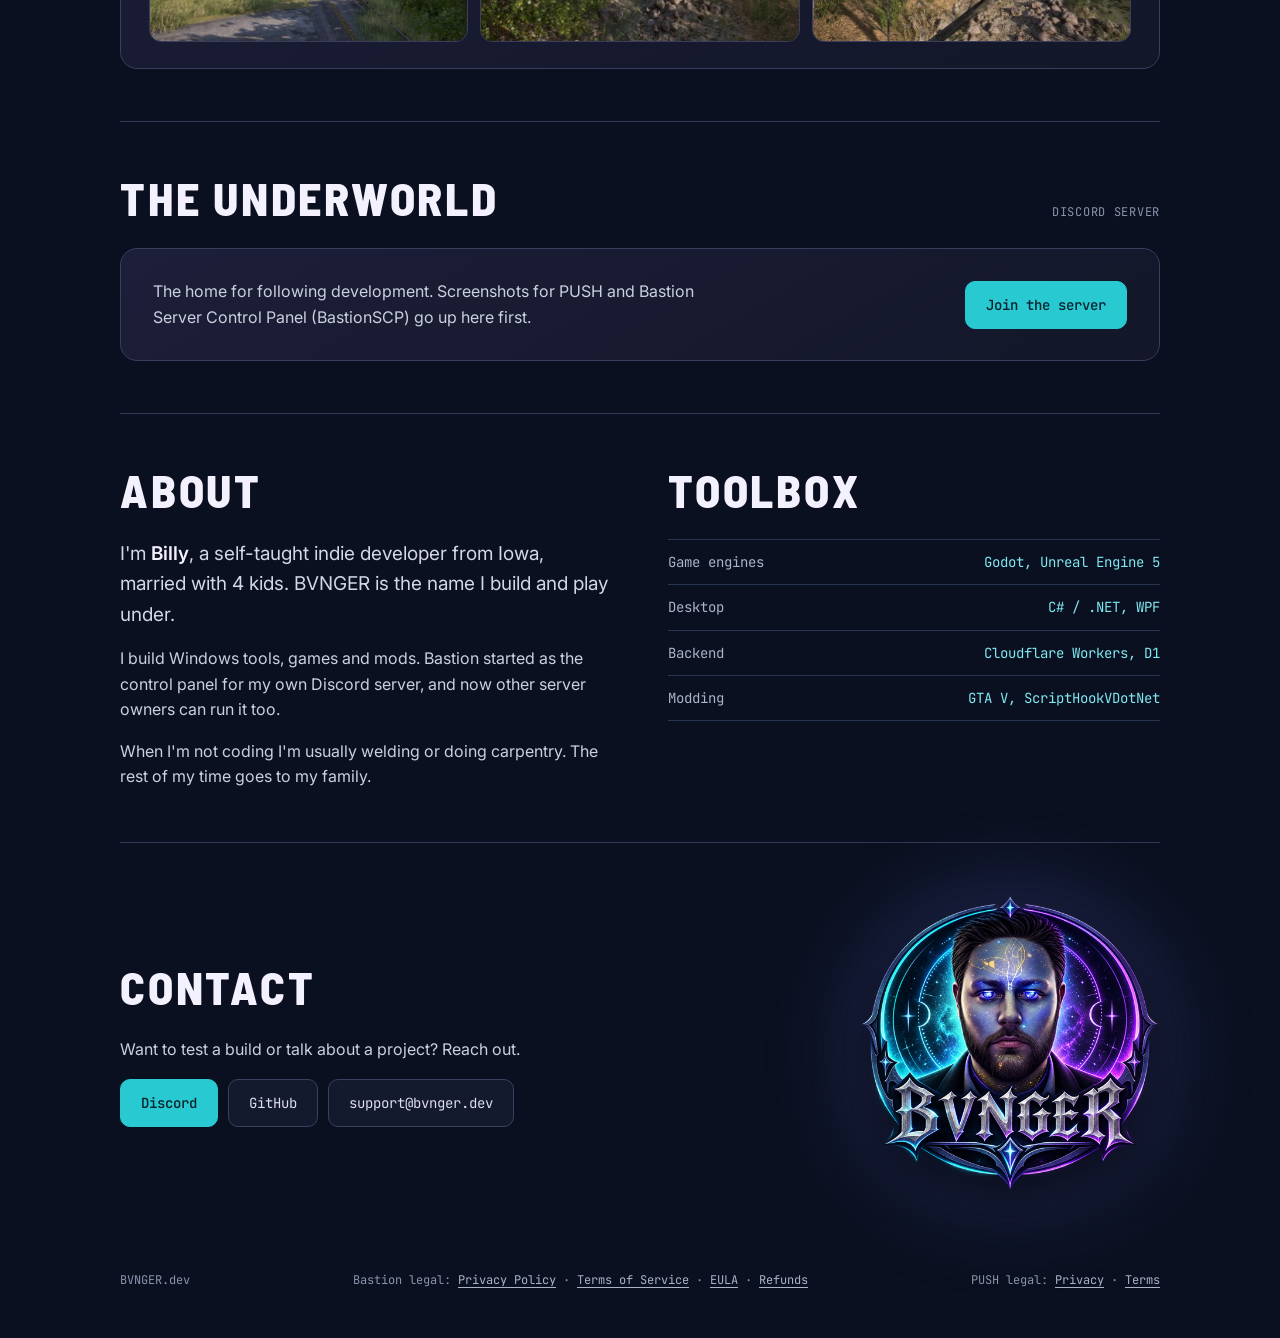
==== commit 554c5119: "Home: neon particle wordmark under the header - New particles.js (no libraries): ~2,600 glowing orbs" ====
--- a/index.html
+++ b/index.html
@@ -95,6 +95,18 @@
 }
 .rule{height:3px;width:min(320px,60%);background:var(--brand-gradient);border-radius:2px;margin:20px 0 0}
 
+/* Particle wordmark under the header (particles.js). */
+.pfx{padding-block:18px 34px;border-bottom:1px solid var(--line-soft)}
+#pfx{display:block;width:100%;height:clamp(220px,32vw,360px)}
+.pfx-form{display:flex;justify-content:center;gap:8px;margin-top:8px}
+.pfx-form input{
+  font-family:var(--font-mono);font-size:14px;color:var(--fg-strong);background:#141a2e;
+  border:1px solid #3c405d;border-radius:10px;padding:11px 14px;width:min(260px,100%);min-width:0;
+}
+.pfx-form input::placeholder{color:var(--dim)}
+.pfx-form input:focus{outline:none;border-color:var(--cyan)}
+.pfx-form .btn{cursor:pointer;line-height:normal}
+
 section{padding-block:52px;border-bottom:1px solid var(--line-soft)}
 .sec-head{display:flex;align-items:baseline;justify-content:space-between;gap:16px;flex-wrap:wrap;margin-bottom:26px}
 h2{
@@ -272,6 +284,14 @@
     </nav>
   </header>
 
+  <div class="pfx">
+    <canvas id="pfx" role="img" aria-label="Neon dots that spell BVNGER, fold into a spinning ball, then spell BVNGER again"></canvas>
+    <form class="pfx-form" id="pfx-form" autocomplete="off">
+      <input id="pfx-word" type="text" maxlength="12" placeholder="Type a word" aria-label="Type a word for the dots to spell" enterkeyhint="go">
+      <button class="btn primary" type="submit">Create</button>
+    </form>
+  </div>
+
 
   <section id="projects">
     <div class="sec-head">
@@ -468,5 +488,6 @@
 })();
 </script>
 <script src="/rain.js" defer></script>
+<script src="/particles.js" defer></script>
 </body>
 </html>
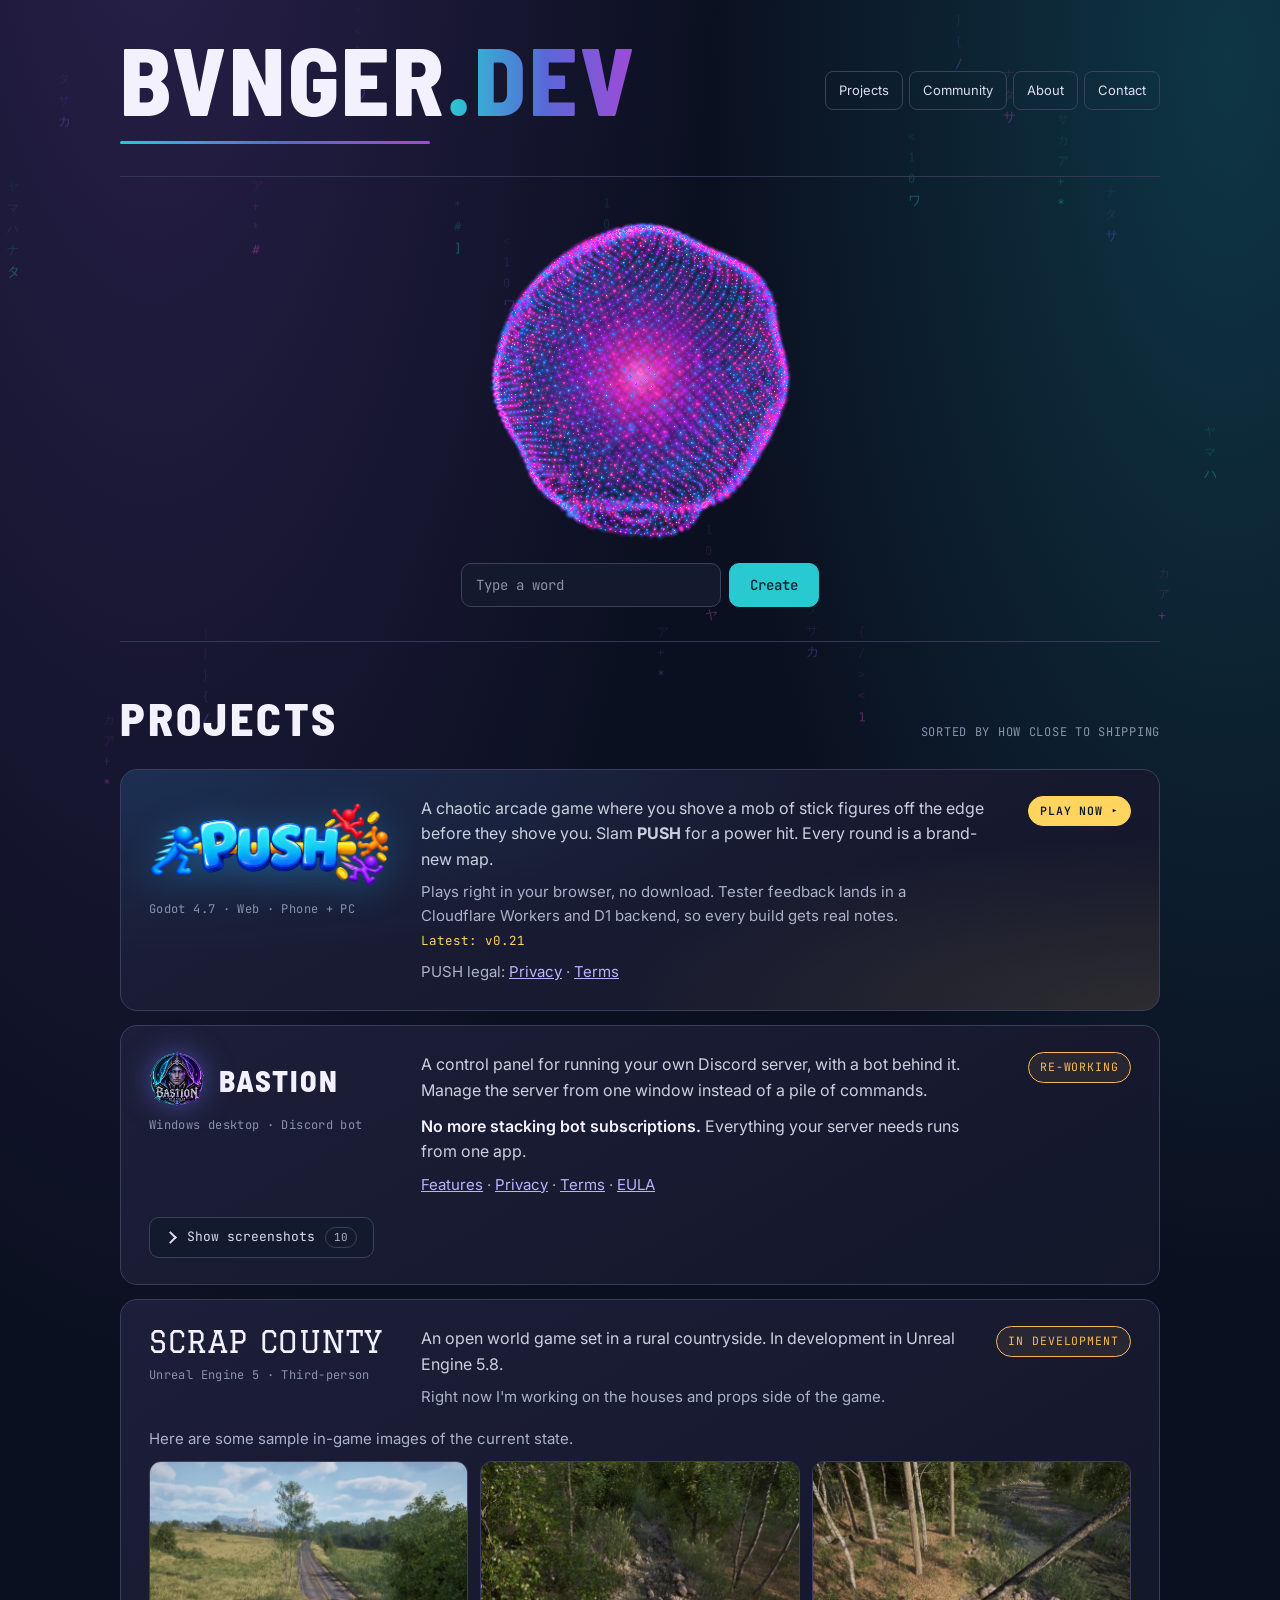
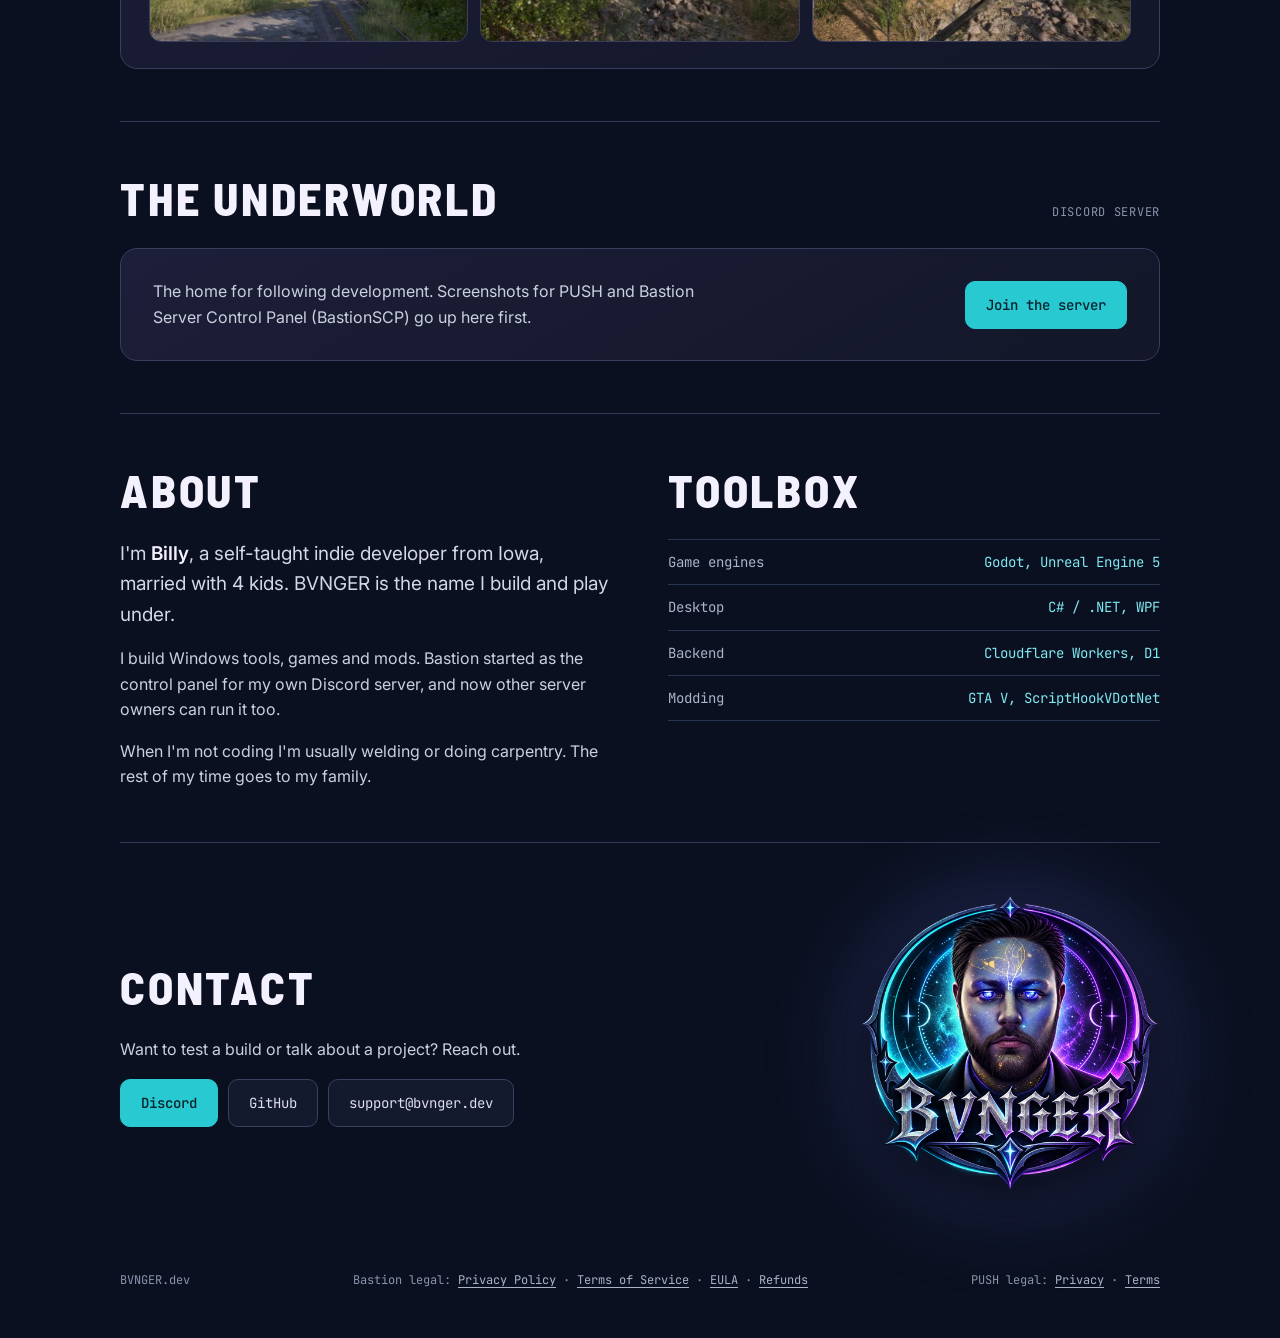
==== commit bd019ee4: "Particles: orb only until a word is typed, smooth on iPhone Safari - The page opens on the orb and s" ====
--- a/index.html
+++ b/index.html
@@ -285,7 +285,7 @@
   </header>
 
   <div class="pfx">
-    <canvas id="pfx" role="img" aria-label="Neon dots that spell BVNGER, fold into a spinning ball, then spell BVNGER again"></canvas>
+    <canvas id="pfx" role="img" aria-label="Neon dots that form a spinning ball and spell out any word a visitor types"></canvas>
     <form class="pfx-form" id="pfx-form" autocomplete="off">
       <input id="pfx-word" type="text" maxlength="12" placeholder="Type a word" aria-label="Type a word for the dots to spell" enterkeyhint="go">
       <button class="btn primary" type="submit">Create</button>
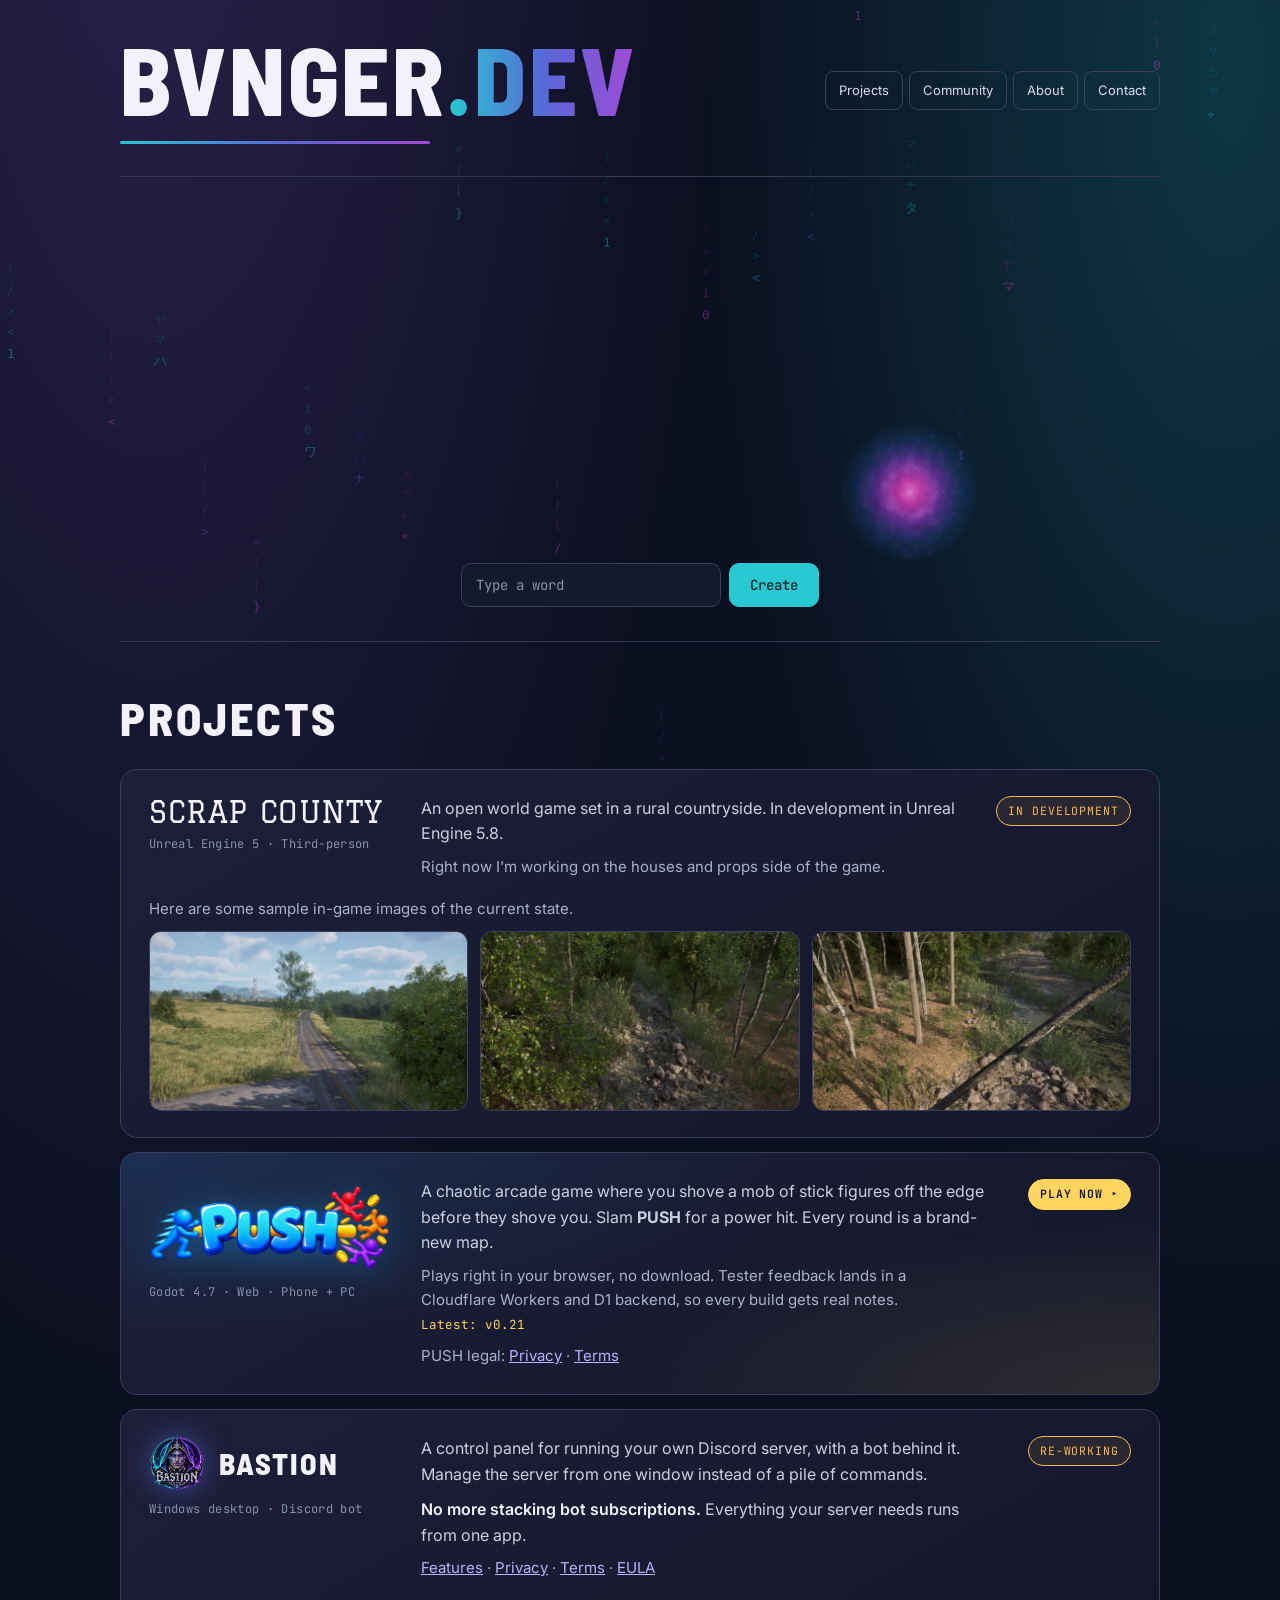
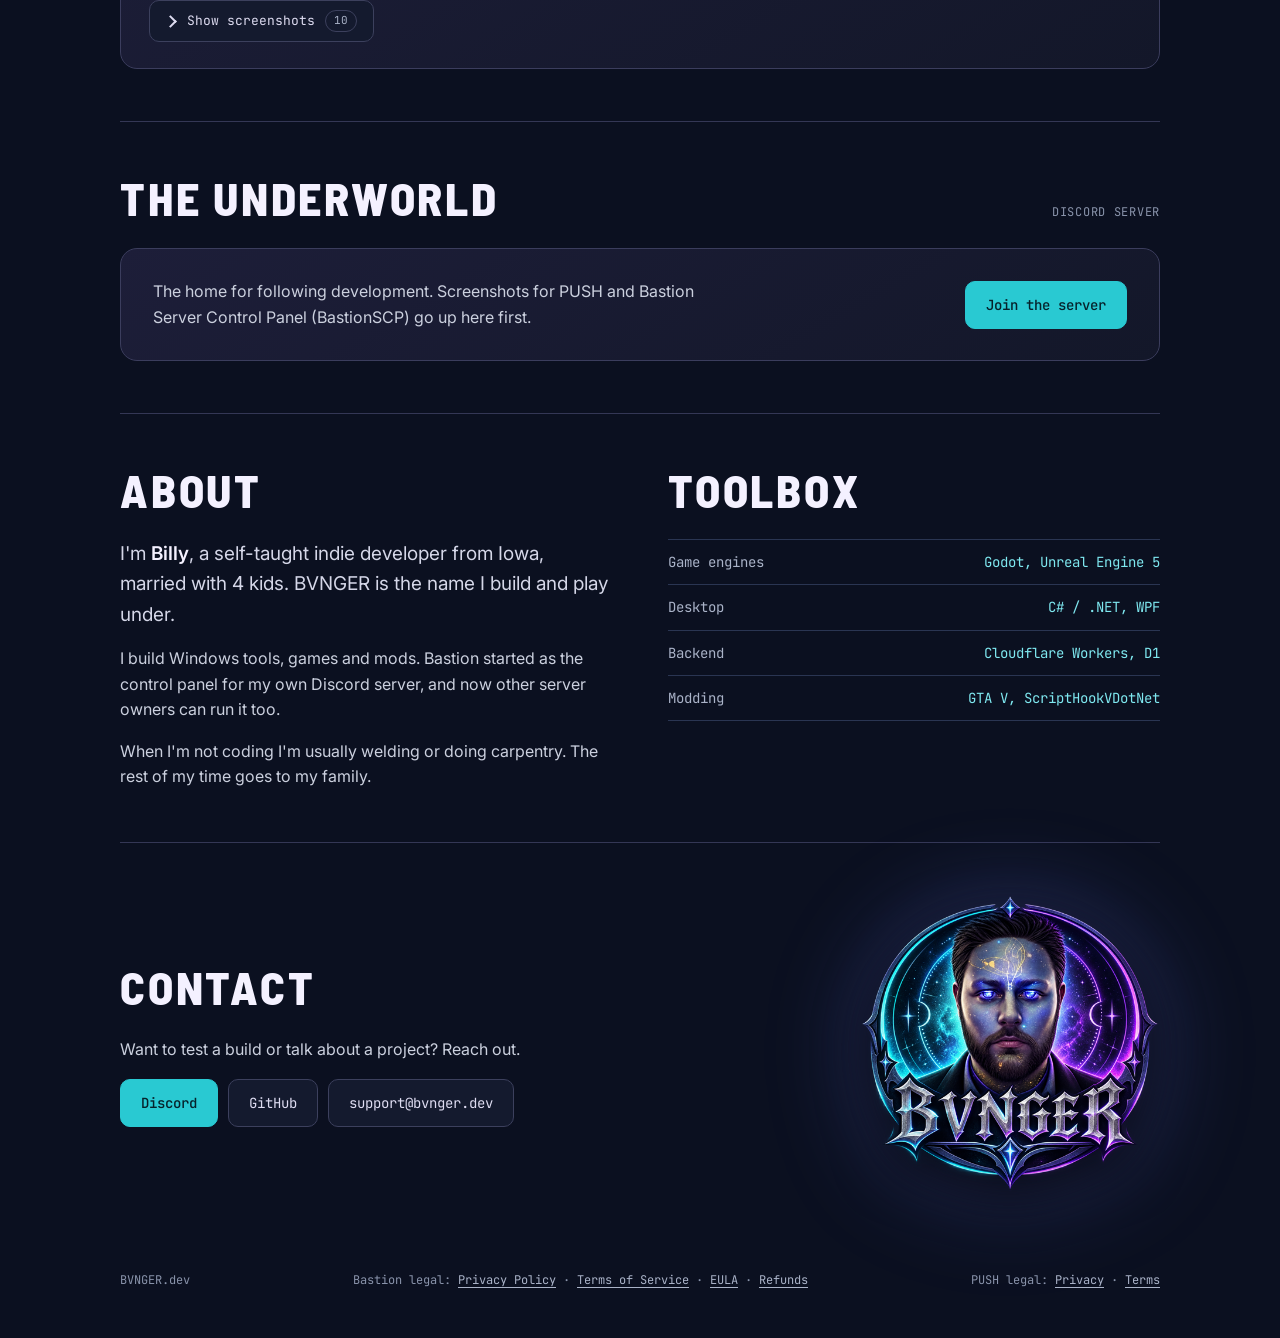
==== commit 0becb7e4: "Projects: Scrap County card first, drop the sorting note Co-Authored-By: Claude Opus 5.5 <noreply@an" ====
--- a/index.html
+++ b/index.html
@@ -296,86 +296,8 @@
   <section id="projects">
     <div class="sec-head">
       <h2>Projects</h2>
-      <span class="sec-note">Sorted by how close to shipping</span>
     </div>
     <ul class="ledger">
-      <li class="row push-row" id="push">
-        <div>
-          <h3 class="push-logo"><img src="/media/push-logo.webp" width="1983" height="793" decoding="async" alt="PUSH"></h3>
-          <div class="stack">Godot 4.7 · Web · Phone + PC</div>
-        </div>
-        <div>
-          <p>A chaotic arcade game where you shove a mob of stick figures off the edge before they shove you. Slam <strong>PUSH</strong> for a power hit. Every round is a brand-new map.</p>
-          <p class="sub">Plays right in your browser, no download. Tester feedback lands in a Cloudflare Workers and D1 backend, so every build gets real notes. <span class="push-ver">Latest: v0.21</span></p>
-          <p class="sub">PUSH legal: <a href="/push/privacy/">Privacy</a> · <a href="/push/terms/">Terms</a></p>
-        </div>
-        <a class="tag push-play" href="https://pushv9.pages.dev" target="_blank" rel="noopener">Play now ▸</a>
-      </li>
-      <li class="row" id="bastion">
-        <div>
-          <div class="title">
-            <img class="emblem" src="/bastion/bastion.png" alt="Bastion emblem">
-            <h3>Bastion</h3>
-          </div>
-          <div class="stack">Windows desktop · Discord bot</div>
-        </div>
-        <div>
-          <p>A control panel for running your own Discord server, with a bot behind it. Manage the server from one window instead of a pile of commands.</p>
-          <p class="pitch"><strong>No more stacking bot subscriptions.</strong> Everything your server needs runs from one app.</p>
-          <p class="sub"><a href="/features/">Features</a> · <a href="/privacy/">Privacy</a> · <a href="/terms/">Terms</a> · <a href="/eula/">EULA</a></p>
-        </div>
-        <span class="tag dev">Re-working</span>
-        <details class="row-gallery">
-          <summary><span class="sum-open">Show screenshots</span><span class="sum-close">Hide screenshots</span> <span class="sum-count">10</span></summary>
-          <p class="show-lede">Every screenshot uses sample data, so no real server, members or credentials appear.</p>
-          <a class="feature" href="/bastion/screens/dashboard.webp" data-i="0">
-            <img src="/bastion/screens/dashboard.webp" width="1571" height="954" loading="lazy" decoding="async" alt="Bastion dashboard showing bot status, open tickets and live activity">
-          </a>
-          <ul class="shots">
-            <li><button type="button" class="shot" data-i="0" data-full="/bastion/screens/dashboard.webp" data-title="Dashboard" data-cap="See if the bot is running and what is happening on your server right now.">
-              <img src="/bastion/screens/dashboard-thumb.webp" width="560" height="340" loading="lazy" decoding="async" alt="Bastion Dashboard screen">
-              <span class="shot-t">Dashboard</span><span class="shot-c">See if the bot is running and what is happening on your server right now.</span>
-            </button></li>
-            <li><button type="button" class="shot" data-i="1" data-full="/bastion/screens/announcements.webp" data-title="Announcements" data-cap="Write an announcement and see exactly how it will look in Discord before it posts.">
-              <img src="/bastion/screens/announcements-thumb.webp" width="560" height="340" loading="lazy" decoding="async" alt="Bastion Announcements screen">
-              <span class="shot-t">Announcements</span><span class="shot-c">Write an announcement and see exactly how it will look in Discord before it posts.</span>
-            </button></li>
-            <li><button type="button" class="shot" data-i="2" data-full="/bastion/screens/tickets.webp" data-title="Tickets" data-cap="Handle private support channels from start to finish.">
-              <img src="/bastion/screens/tickets-thumb.webp" width="560" height="340" loading="lazy" decoding="async" alt="Bastion Tickets screen">
-              <span class="shot-t">Tickets</span><span class="shot-c">Handle private support channels from start to finish.</span>
-            </button></li>
-            <li><button type="button" class="shot" data-i="3" data-full="/bastion/screens/onboarding.webp" data-title="Onboarding" data-cap="Auto-assign a member role and send a welcome message with placeholders.">
-              <img src="/bastion/screens/onboarding-thumb.webp" width="560" height="340" loading="lazy" decoding="async" alt="Bastion Onboarding screen">
-              <span class="shot-t">Onboarding</span><span class="shot-c">Auto-assign a member role and send a welcome message with placeholders.</span>
-            </button></li>
-            <li><button type="button" class="shot" data-i="4" data-full="/bastion/screens/channels.webp" data-title="Channels &amp; Roles" data-cap="Create and organize channels with safe permission presets.">
-              <img src="/bastion/screens/channels-thumb.webp" width="560" height="340" loading="lazy" decoding="async" alt="Bastion Channels &amp; Roles screen">
-              <span class="shot-t">Channels &amp; Roles</span><span class="shot-c">Create and organize channels with safe permission presets.</span>
-            </button></li>
-            <li><button type="button" class="shot" data-i="5" data-full="/bastion/screens/members.webp" data-title="Moderation: members" data-cap="Look up any member and take action. Staff roles stay protected.">
-              <img src="/bastion/screens/members-thumb.webp" width="560" height="340" loading="lazy" decoding="async" alt="Bastion Moderation: members screen">
-              <span class="shot-t">Moderation: members</span><span class="shot-c">Look up any member and take action. Staff roles stay protected.</span>
-            </button></li>
-            <li><button type="button" class="shot" data-i="6" data-full="/bastion/screens/moderation.webp" data-title="Moderation: reports" data-cap="Handle member reports and tune what auto-mod catches.">
-              <img src="/bastion/screens/moderation-thumb.webp" width="560" height="340" loading="lazy" decoding="async" alt="Bastion Moderation: reports screen">
-              <span class="shot-t">Moderation: reports</span><span class="shot-c">Handle member reports and tune what auto-mod catches.</span>
-            </button></li>
-            <li><button type="button" class="shot" data-i="7" data-full="/bastion/screens/health.webp" data-title="Health Check" data-cap="Check your whole server setup for problems in one pass.">
-              <img src="/bastion/screens/health-thumb.webp" width="560" height="340" loading="lazy" decoding="async" alt="Bastion Health Check screen">
-              <span class="shot-t">Health Check</span><span class="shot-c">Check your whole server setup for problems in one pass.</span>
-            </button></li>
-            <li><button type="button" class="shot" data-i="8" data-full="/bastion/screens/audit.webp" data-title="Audit &amp; Recovery" data-cap="Keep a history of every action and saved copies of your server setup.">
-              <img src="/bastion/screens/audit-thumb.webp" width="560" height="340" loading="lazy" decoding="async" alt="Bastion Audit &amp; Recovery screen">
-              <span class="shot-t">Audit &amp; Recovery</span><span class="shot-c">Keep a history of every action and saved copies of your server setup.</span>
-            </button></li>
-            <li><button type="button" class="shot" data-i="9" data-full="/bastion/screens/settings.webp" data-title="Settings" data-cap="Connect to Discord and choose how Bastion runs on your PC.">
-              <img src="/bastion/screens/settings-thumb.webp" width="560" height="340" loading="lazy" decoding="async" alt="Bastion Settings screen">
-              <span class="shot-t">Settings</span><span class="shot-c">Connect to Discord and choose how Bastion runs on your PC.</span>
-            </button></li>
-          </ul>
-          <button type="button" class="gallery-close">Hide screenshots</button>
-        </details>
-      </li>
       <li class="row" id="scrap-county">
         <div>
           <h3>Scrap County</h3>
@@ -398,6 +320,83 @@
             <img src="/scrap-county/shots/creek-thumb.webp" width="640" height="360" loading="lazy" decoding="async" alt="Scrap County in-game view of a rocky creek bed in the woods">
           </button></li>
         </ul>
+      </li>
+      <li class="row push-row" id="push">
+        <div>
+          <h3 class="push-logo"><img src="/media/push-logo.webp" width="1983" height="793" decoding="async" alt="PUSH"></h3>
+          <div class="stack">Godot 4.7 · Web · Phone + PC</div>
+        </div>
+        <div>
+          <p>A chaotic arcade game where you shove a mob of stick figures off the edge before they shove you. Slam <strong>PUSH</strong> for a power hit. Every round is a brand-new map.</p>
+          <p class="sub">Plays right in your browser, no download. Tester feedback lands in a Cloudflare Workers and D1 backend, so every build gets real notes. <span class="push-ver">Latest: v0.21</span></p>
+          <p class="sub">PUSH legal: <a href="/push/privacy/">Privacy</a> · <a href="/push/terms/">Terms</a></p>
+        </div>
+        <a class="tag push-play" href="https://pushv9.pages.dev" target="_blank" rel="noopener">Play now ▸</a>
+      </li>
+      <li class="row" id="bastion">
+        <div>
+          <div class="title">
+            <img class="emblem" src="/bastion/bastion.png" alt="Bastion emblem">
+            <h3>Bastion</h3>
+          </div>
+          <div class="stack">Windows desktop · Discord bot</div>
+        </div>
+        <div>
+          <p>A control panel for running your own Discord server, with a bot behind it. Manage the server from one window instead of a pile of commands.</p>
+          <p class="pitch"><strong>No more stacking bot subscriptions.</strong> Everything your server needs runs from one app.</p>
+          <p class="sub"><a href="/features/">Features</a> · <a href="/privacy/">Privacy</a> · <a href="/terms/">Terms</a> · <a href="/eula/">EULA</a></p>
+        </div>
+        <span class="tag dev">Re-working</span>
+        <details class="row-gallery">
+          <summary><span class="sum-open">Show screenshots</span><span class="sum-close">Hide screenshots</span> <span class="sum-count">10</span></summary>
+          <p class="show-lede">Every screenshot uses sample data, so no real server, members or credentials appear.</p>
+          <a class="feature" href="/bastion/screens/dashboard.webp" data-i="0">
+            <img src="/bastion/screens/dashboard.webp" width="1571" height="954" loading="lazy" decoding="async" alt="Bastion dashboard showing bot status, open tickets and live activity">
+          </a>
+          <ul class="shots">
+            <li><button type="button" class="shot" data-i="0" data-full="/bastion/screens/dashboard.webp" data-title="Dashboard" data-cap="See if the bot is running and what is happening on your server right now.">
+              <img src="/bastion/screens/dashboard-thumb.webp" width="560" height="340" loading="lazy" decoding="async" alt="Bastion Dashboard screen">
+              <span class="shot-t">Dashboard</span><span class="shot-c">See if the bot is running and what is happening on your server right now.</span>
+            </button></li>
+            <li><button type="button" class="shot" data-i="1" data-full="/bastion/screens/announcements.webp" data-title="Announcements" data-cap="Write an announcement and see exactly how it will look in Discord before it posts.">
+              <img src="/bastion/screens/announcements-thumb.webp" width="560" height="340" loading="lazy" decoding="async" alt="Bastion Announcements screen">
+              <span class="shot-t">Announcements</span><span class="shot-c">Write an announcement and see exactly how it will look in Discord before it posts.</span>
+            </button></li>
+            <li><button type="button" class="shot" data-i="2" data-full="/bastion/screens/tickets.webp" data-title="Tickets" data-cap="Handle private support channels from start to finish.">
+              <img src="/bastion/screens/tickets-thumb.webp" width="560" height="340" loading="lazy" decoding="async" alt="Bastion Tickets screen">
+              <span class="shot-t">Tickets</span><span class="shot-c">Handle private support channels from start to finish.</span>
+            </button></li>
+            <li><button type="button" class="shot" data-i="3" data-full="/bastion/screens/onboarding.webp" data-title="Onboarding" data-cap="Auto-assign a member role and send a welcome message with placeholders.">
+              <img src="/bastion/screens/onboarding-thumb.webp" width="560" height="340" loading="lazy" decoding="async" alt="Bastion Onboarding screen">
+              <span class="shot-t">Onboarding</span><span class="shot-c">Auto-assign a member role and send a welcome message with placeholders.</span>
+            </button></li>
+            <li><button type="button" class="shot" data-i="4" data-full="/bastion/screens/channels.webp" data-title="Channels &amp; Roles" data-cap="Create and organize channels with safe permission presets.">
+              <img src="/bastion/screens/channels-thumb.webp" width="560" height="340" loading="lazy" decoding="async" alt="Bastion Channels &amp; Roles screen">
+              <span class="shot-t">Channels &amp; Roles</span><span class="shot-c">Create and organize channels with safe permission presets.</span>
+            </button></li>
+            <li><button type="button" class="shot" data-i="5" data-full="/bastion/screens/members.webp" data-title="Moderation: members" data-cap="Look up any member and take action. Staff roles stay protected.">
+              <img src="/bastion/screens/members-thumb.webp" width="560" height="340" loading="lazy" decoding="async" alt="Bastion Moderation: members screen">
+              <span class="shot-t">Moderation: members</span><span class="shot-c">Look up any member and take action. Staff roles stay protected.</span>
+            </button></li>
+            <li><button type="button" class="shot" data-i="6" data-full="/bastion/screens/moderation.webp" data-title="Moderation: reports" data-cap="Handle member reports and tune what auto-mod catches.">
+              <img src="/bastion/screens/moderation-thumb.webp" width="560" height="340" loading="lazy" decoding="async" alt="Bastion Moderation: reports screen">
+              <span class="shot-t">Moderation: reports</span><span class="shot-c">Handle member reports and tune what auto-mod catches.</span>
+            </button></li>
+            <li><button type="button" class="shot" data-i="7" data-full="/bastion/screens/health.webp" data-title="Health Check" data-cap="Check your whole server setup for problems in one pass.">
+              <img src="/bastion/screens/health-thumb.webp" width="560" height="340" loading="lazy" decoding="async" alt="Bastion Health Check screen">
+              <span class="shot-t">Health Check</span><span class="shot-c">Check your whole server setup for problems in one pass.</span>
+            </button></li>
+            <li><button type="button" class="shot" data-i="8" data-full="/bastion/screens/audit.webp" data-title="Audit &amp; Recovery" data-cap="Keep a history of every action and saved copies of your server setup.">
+              <img src="/bastion/screens/audit-thumb.webp" width="560" height="340" loading="lazy" decoding="async" alt="Bastion Audit &amp; Recovery screen">
+              <span class="shot-t">Audit &amp; Recovery</span><span class="shot-c">Keep a history of every action and saved copies of your server setup.</span>
+            </button></li>
+            <li><button type="button" class="shot" data-i="9" data-full="/bastion/screens/settings.webp" data-title="Settings" data-cap="Connect to Discord and choose how Bastion runs on your PC.">
+              <img src="/bastion/screens/settings-thumb.webp" width="560" height="340" loading="lazy" decoding="async" alt="Bastion Settings screen">
+              <span class="shot-t">Settings</span><span class="shot-c">Connect to Discord and choose how Bastion runs on your PC.</span>
+            </button></li>
+          </ul>
+          <button type="button" class="gallery-close">Hide screenshots</button>
+        </details>
       </li>
     </ul>
   </section>
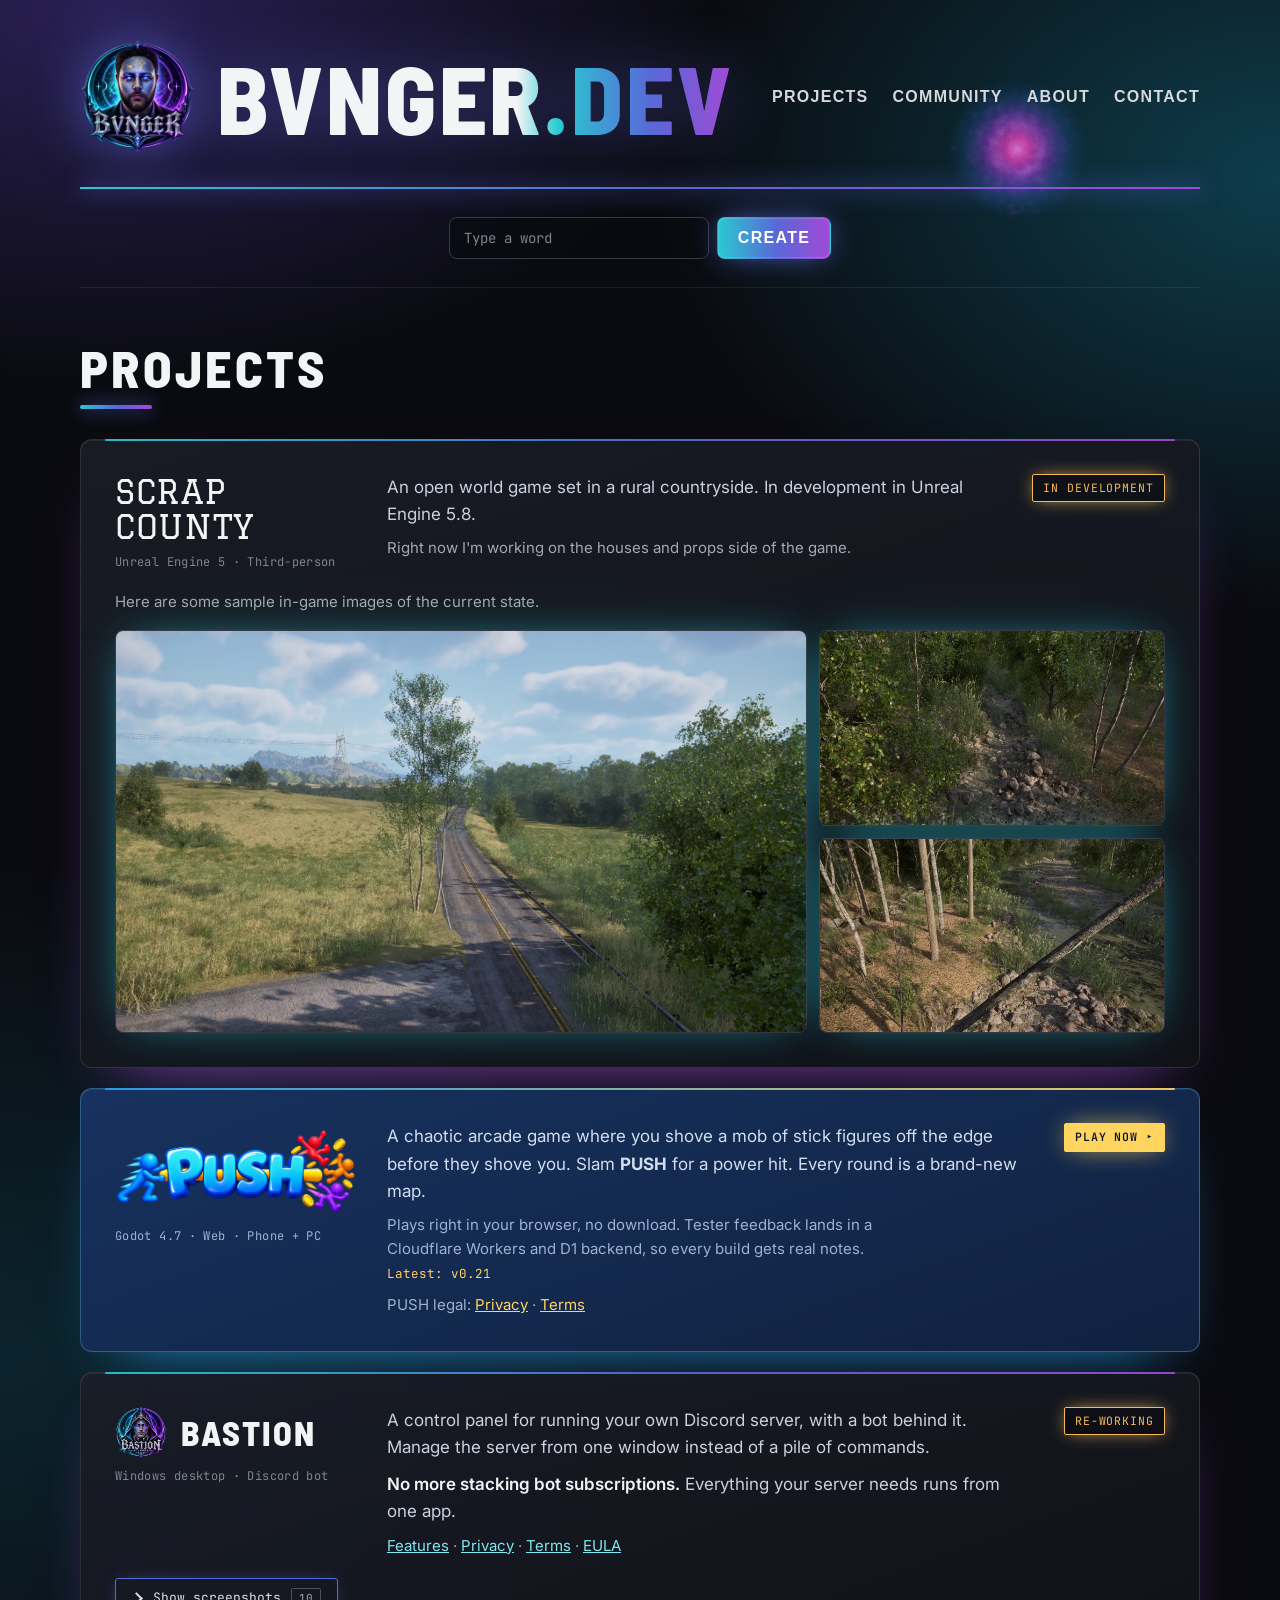
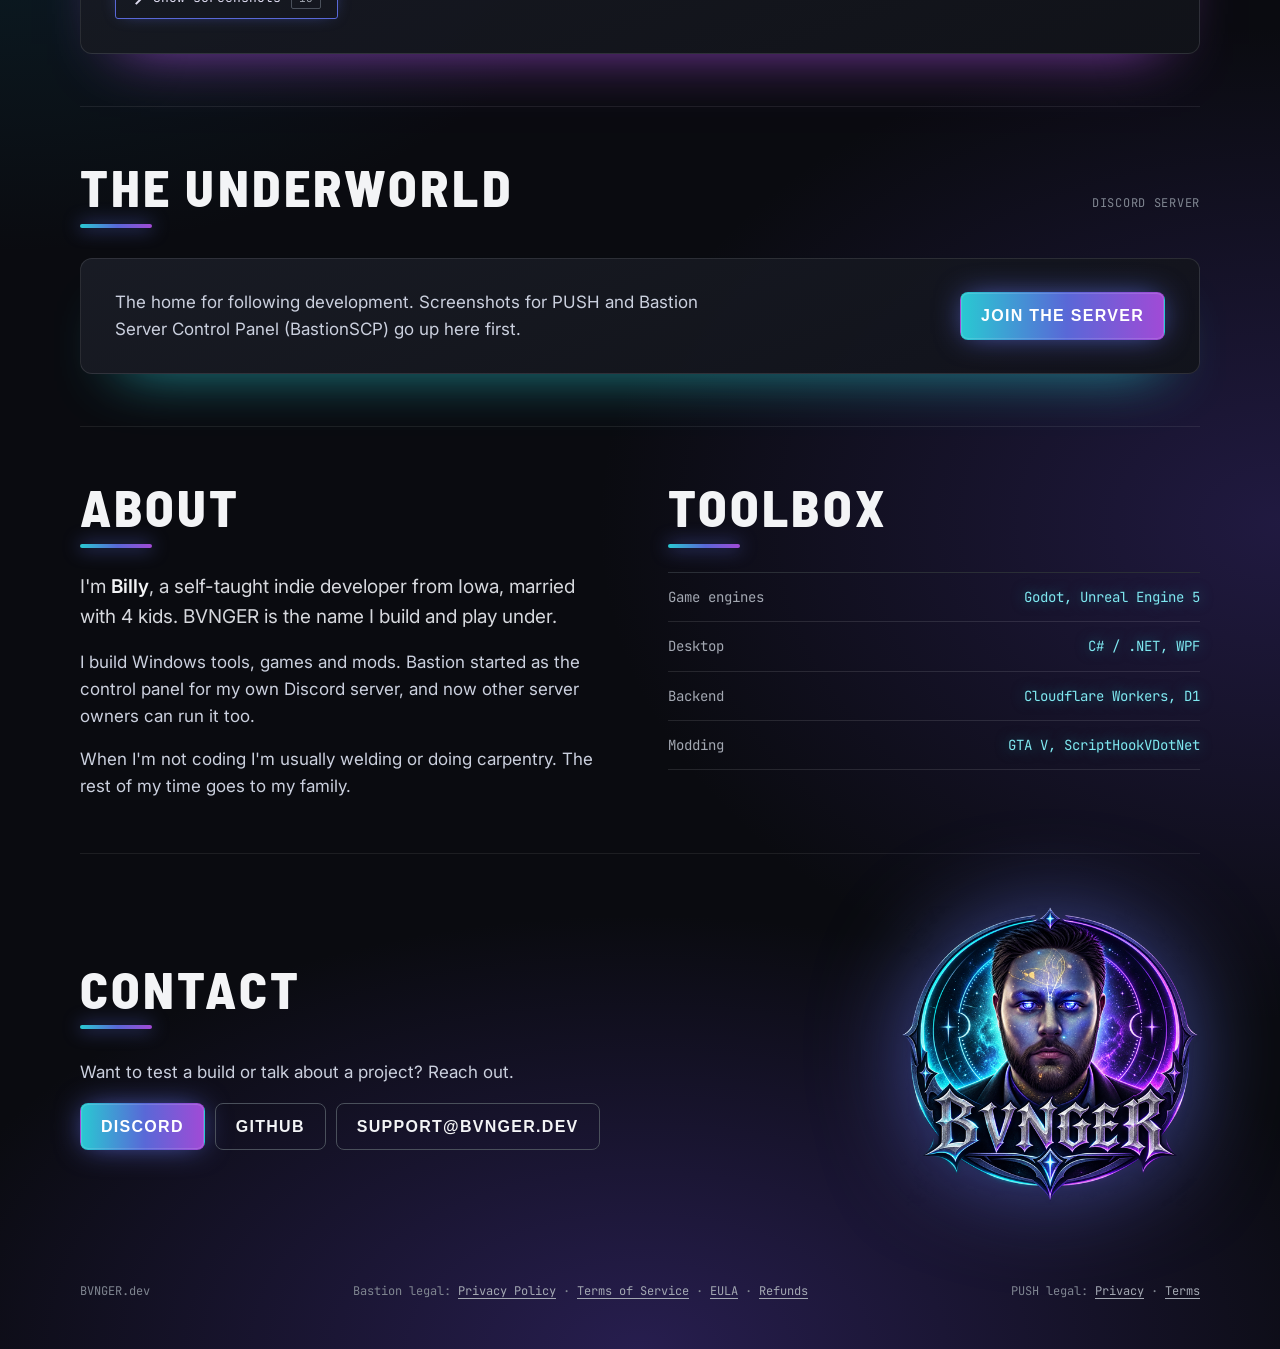
==== commit e4168163: "Home: Glow look on the plain layout, strip opens when a word is typed Adds violet and cyan light beh" ====
--- a/index.html
+++ b/index.html
@@ -15,33 +15,34 @@
 <meta property="og:image:height" content="630">
 <meta property="og:image:alt" content="BVNGER logo">
 <meta name="twitter:card" content="summary_large_image">
-<meta name="theme-color" content="#0b1020">
+<meta name="theme-color" content="#0e1014">
 <link rel="icon" href="/bastion/favicon.ico">
 <link rel="preconnect" href="https://fonts.googleapis.com">
 <link rel="preconnect" href="https://fonts.gstatic.com" crossorigin>
 <link rel="stylesheet" href="https://fonts.googleapis.com/css2?family=Barlow+Semi+Condensed:wght@600;700;800&family=Inter:wght@400;500;600&family=JetBrains+Mono:wght@400;500&family=Graduate&display=swap">
 <style>
-/* Layout: one long page in Bastion's UI language. Navy ground with a violet glow, letter-spaced condensed caps, rounded gradient cards, and a cyan-to-violet gradient used only on the wordmark, rules and scrollbar. */
+/* Layout: one long dark page with letter-spaced condensed caps. The base rules below are the plain version;
+   the "Glow" block at the end of this style sheet adds the violet and cyan light, panels and gradient buttons. */
 :root{
-  --bg:#0b1020;
+  --bg:#0e1014;
   --glow-violet:#29204b;
   --glow-cyan:#0e3644;
-  --panel:#101625;
-  --card-a:#1d1e39;
-  --card-b:#131729;
-  --line:#2a3552;
-  --line-soft:#343755;
-  --line-card:#3b3d5d;
-  --fg:#d5d7e8;
-  --fg-strong:#f4f1ff;
-  --muted:#aab3c8;
-  --dim:#8993aa;
+  --panel:#15181d;
+  --card-a:#15181d;
+  --card-b:#15181d;
+  --line:#2a2e36;
+  --line-soft:#2a2e36;
+  --line-card:#353a44;
+  --fg:#d6d8dd;
+  --fg-strong:#f3f4f6;
+  --muted:#a3a8b2;
+  --dim:#7f8590;
   --cyan:#29c9d2;
   --cyan-hi:#7fe8f0;
   --indigo:#5968d7;
   --violet:#a14ad6;
   --violet-hi:#d477ee;
-  --link:#bdb2ff;
+  --link:#7fe8f0;
   --amber:#f5b957;
   --teal:#39dccf;
   --ink:#06222b;
@@ -52,25 +53,22 @@
   color-scheme:dark;
 }
 *{box-sizing:border-box}
-html{scrollbar-color:#5968d7 #0a0f1c}
+html{scrollbar-color:#3a3f48 var(--bg)}
 body{
   margin:0;min-height:100vh;
-  background:
-    radial-gradient(ellipse at 12% -8%,var(--glow-violet) 0,transparent 36%),
-    radial-gradient(ellipse at 96% 2%,var(--glow-cyan) 0,transparent 30%),
-    var(--bg);
+  background:var(--bg);
   background-color:var(--bg);
   color:var(--fg);font-family:var(--font-body);font-size:16px;line-height:1.6;
   padding-inline:20px;padding-block:0 48px;
 }
 ::-webkit-scrollbar{width:12px;height:12px}
-::-webkit-scrollbar-track{background:#0a0f1c;border:1px solid #25304a;border-radius:6px}
-::-webkit-scrollbar-thumb{background:linear-gradient(180deg,#29c9d2,#5968d7 52%,#a14ad6);border:1px solid #536b9c;border-radius:6px}
-::-webkit-scrollbar-thumb:hover{border-color:var(--cyan-hi)}
-::selection{background:#5968d7;color:#fff}
+::-webkit-scrollbar-track{background:var(--bg)}
+::-webkit-scrollbar-thumb{background:#3a3f48}
+::-webkit-scrollbar-thumb:hover{background:#4a505b}
+::selection{background:var(--cyan);color:var(--ink)}
 .wrap{max-width:1040px;margin-inline:auto}
 a{color:var(--link)}
-a:hover{color:#e2dcff}
+a:hover{color:#fff}
 :focus-visible{outline:2px solid var(--cyan);outline-offset:3px}
 
 header.top{
@@ -78,30 +76,35 @@
   padding-block:36px 32px;border-bottom:1px solid var(--line-soft);
 }
 .brand{min-width:0}
-header.top nav{display:flex;gap:6px;flex-wrap:wrap}
+header.top nav{display:flex;gap:4px 24px;flex-wrap:wrap}
 header.top nav a{
-  border:1px solid #3c405d;border-radius:8px;padding:8px 13px;text-decoration:none;
-  font-size:13px;color:#dedcf1;
-}
-header.top nav a:hover{background:#292744;color:#fff}
+  padding:6px 0;text-decoration:none;border-bottom:2px solid transparent;
+  font-family:var(--font-display);font-weight:700;font-size:16px;letter-spacing:.08em;text-transform:uppercase;color:var(--fg);
+}
+header.top nav a:hover{color:#fff;border-bottom-color:var(--cyan)}
 
 .wordmark{
   font-family:var(--font-display);font-weight:800;text-transform:uppercase;
   font-size:clamp(44px,7.4vw,100px);line-height:.9;letter-spacing:.03em;margin:0;color:var(--fg-strong);
 }
 .wordmark .dev{
-  background:var(--brand-gradient);-webkit-background-clip:text;background-clip:text;
-  -webkit-text-fill-color:transparent;color:var(--cyan);
-}
-.rule{height:3px;width:min(320px,60%);background:var(--brand-gradient);border-radius:2px;margin:20px 0 0}
+  color:var(--cyan);
+}
+.rule{display:none}
 
 /* Particle wordmark under the header (particles.js). */
+/* The strip starts closed, so the word box sits right under the header while the small orb floats around behind the
+   page. Typing a word slowly opens the strip (particles.js sets its height), then the dots spell the word. */
 .pfx{padding-block:18px 34px;border-bottom:1px solid var(--line-soft)}
+.pfx-stage{overflow:hidden}
+.pfx-closed .pfx-stage{height:0}
+.pfx-closed{padding-block:28px}
 #pfx{display:block;width:100%;height:clamp(220px,32vw,360px)}
 .pfx-form{display:flex;justify-content:center;gap:8px;margin-top:8px}
+.pfx-closed .pfx-form{margin-top:0}
 .pfx-form input{
-  font-family:var(--font-mono);font-size:14px;color:var(--fg-strong);background:#141a2e;
-  border:1px solid #3c405d;border-radius:10px;padding:11px 14px;width:min(260px,100%);min-width:0;
+  font-family:var(--font-mono);font-size:14px;color:var(--fg-strong);background:var(--panel);
+  border:1px solid var(--line-card);border-radius:3px;padding:11px 14px;width:min(260px,100%);min-width:0;
 }
 .pfx-form input::placeholder{color:var(--dim)}
 .pfx-form input:focus{outline:none;border-color:var(--cyan)}
@@ -115,18 +118,17 @@
 }
 .sec-note{font-family:var(--font-mono);font-size:12px;color:var(--dim);letter-spacing:.06em;text-transform:uppercase}
 
-.ledger{list-style:none;margin:0;padding:0;display:grid;gap:14px}
+.ledger{list-style:none;margin:0;padding:0;display:grid;gap:0}
 .row{
   display:grid;grid-template-columns:minmax(0,240px) minmax(0,1fr) auto;gap:10px 32px;align-items:start;
-  padding:26px 28px;border:1px solid var(--line-card);border-radius:17px;
-  background:linear-gradient(150deg,var(--card-a),var(--card-b));
+  padding:32px 0;border-top:1px solid var(--line);
 }
 .row h3{
   font-family:var(--font-display);font-weight:800;text-transform:uppercase;
   font-size:30px;line-height:1.05;margin:0;letter-spacing:.06em;color:var(--fg-strong);
 }
 .title{display:flex;align-items:center;gap:14px;min-width:0}
-.emblem{width:56px;height:56px;object-fit:contain;flex:none;filter:drop-shadow(0 0 14px #5968d799)}
+.emblem{width:52px;height:52px;object-fit:contain;flex:none}
 .stack{font-family:var(--font-mono);font-size:12px;color:var(--dim);margin-top:8px;letter-spacing:.03em}
 .row p{margin:0;max-width:62ch;color:#cbd0de}
 .row p.sub{color:var(--muted);margin-top:8px;font-size:15px}
@@ -134,26 +136,25 @@
 .row p.pitch strong{color:var(--fg-strong);font-weight:600}
 .tag{
   font-family:var(--font-mono);font-size:11.5px;letter-spacing:.08em;text-transform:uppercase;
-  padding:5px 11px;border:1px solid currentColor;border-radius:999px;white-space:nowrap;justify-self:end;
-}
-.tag.test{color:var(--teal);background:#39dccf14}
-.tag.dev{color:var(--amber);background:#f5b95714}
+  padding:4px 10px;border:1px solid currentColor;border-radius:2px;white-space:nowrap;justify-self:end;
+}
+.tag.test{color:var(--teal)}
+.tag.dev{color:var(--amber)}
 a.tag{text-decoration:none}
 a.tag.dev:hover{background:#f5b95729;color:var(--amber)}
 a.tag.test:hover{background:#39dccf29;color:var(--teal)}
 
 /* PUSH row: the game's own blues and gold for a little arcade energy. */
-.push-row{
-  background:radial-gradient(120% 140% at 0% 0%,#1688d42b 0%,transparent 55%),
-    radial-gradient(90% 120% at 100% 100%,#ffd45f1c 0%,transparent 60%),
-    linear-gradient(150deg,var(--card-a),var(--card-b));
-}
+.ledger .push-row{background:#13284a;padding:28px;border:0;border-radius:4px;margin-block:16px}
+.push-row p{color:#d3ddef}
+.push-row p.sub,.push-row .stack{color:#9fb1cf}
+.push-row a{color:#ffd45f}
+.push-row + .row{border-top:0}
 .push-logo{margin:0}
-.push-logo img{display:block;width:100%;max-width:240px;height:auto;filter:drop-shadow(0 6px 18px #24a2ee66)}
+.push-logo img{display:block;width:100%;max-width:240px;height:auto}
 .push-ver{color:#ffd45f;font-family:var(--font-mono);font-size:12.5px;white-space:nowrap}
 a.tag.push-play{color:#0b1629;background:#ffd45f;border-color:#ffd45f;font-weight:600}
 a.tag.push-play:hover{background:#ffe48f;border-color:#ffe48f;color:#0b1629}
-.push-row:hover{border-color:#24a2ee}
 @media (prefers-reduced-motion:no-preference){
   .push-logo img{transition:transform .25s}
   .push-row:hover .push-logo img{transform:rotate(-2deg) scale(1.04)}
@@ -161,8 +162,7 @@
 
 .join{
   display:flex;justify-content:space-between;align-items:center;gap:24px 40px;flex-wrap:wrap;
-  padding:30px 32px;border:1px solid var(--line-card);border-radius:17px;
-  background:linear-gradient(150deg,var(--card-a),var(--card-b));
+  padding:6px 0 6px 24px;border-left:3px solid var(--cyan);
 }
 .join>div{flex:1 1 320px;min-width:0}
 .join p{margin:0;max-width:58ch;color:#cbd0de}
@@ -184,14 +184,14 @@
 .contact-grid{display:grid;grid-template-columns:minmax(0,1fr) auto;gap:32px 48px;align-items:center}
 .contact-logo{
   width:clamp(220px,27vw,300px);height:auto;display:block;
-  filter:drop-shadow(0 14px 26px #000c) drop-shadow(0 0 42px #5968d766);
+  filter:drop-shadow(0 10px 22px #000b);
 }
 .links{display:flex;gap:10px;flex-wrap:wrap;margin-top:8px}
 .btn{
-  font-family:var(--font-mono);font-size:14px;text-decoration:none;color:#dedcf1;
-  padding:12px 20px;border:1px solid #3c405d;border-radius:10px;background:#141a2e;white-space:nowrap;
-}
-.btn:hover{background:#292744;border-color:var(--cyan);color:#fff}
+  font-family:var(--font-display);font-weight:700;font-size:16px;letter-spacing:.08em;text-transform:uppercase;text-decoration:none;color:var(--fg-strong);
+  padding:10px 20px;border:1px solid #4a505b;border-radius:3px;background:transparent;white-space:nowrap;
+}
+.btn:hover{background:#1d2026;border-color:var(--cyan);color:#fff}
 .btn.primary{background:var(--cyan);color:var(--ink);border-color:var(--cyan);font-weight:500}
 .btn.primary:hover{background:var(--cyan-hi);border-color:var(--cyan-hi);color:var(--ink)}
 .todo{color:var(--dim);font-family:var(--font-mono);font-size:12.5px;margin-top:20px}
@@ -208,63 +208,123 @@
 .row-gallery summary,.gallery-close{
   display:inline-flex;align-items:center;gap:10px;list-style:none;cursor:pointer;user-select:none;
   font-family:var(--font-mono);font-size:13px;color:#dedcf1;
-  padding:9px 16px;border:1px solid #3c405d;border-radius:10px;background:#141a2e;
+  padding:9px 16px;border:1px solid #4a505b;border-radius:3px;background:transparent;
 }
 .row-gallery summary::-webkit-details-marker{display:none}
 .row-gallery summary::before{content:"";width:7px;height:7px;border-right:2px solid currentColor;border-bottom:2px solid currentColor;transform:rotate(-45deg);margin-right:2px}
 .row-gallery[open] summary::before{transform:rotate(45deg) translate(-2px,-2px)}
-.row-gallery summary:hover,.gallery-close:hover{background:#292744;border-color:var(--cyan);color:#fff}
+.row-gallery summary:hover,.gallery-close:hover{background:#1d2026;border-color:var(--cyan);color:#fff}
 .row-gallery summary:focus-visible,.gallery-close:focus-visible{outline:2px solid var(--cyan);outline-offset:3px}
 .gallery-close{margin-top:18px}
 .gallery-close::before{content:"";width:7px;height:7px;border-left:2px solid currentColor;border-top:2px solid currentColor;transform:rotate(45deg) translate(2px,2px);margin-right:2px}
 .row-gallery .sum-close,.row-gallery[open] .sum-open{display:none}
 .row-gallery[open] .sum-close{display:inline}
-.sum-count{font-size:11px;color:var(--muted);border:1px solid #3c405d;border-radius:999px;padding:1px 8px}
+.sum-count{font-size:11px;color:var(--muted);border:1px solid #4a505b;border-radius:2px;padding:1px 7px}
 .row-gallery[open]{margin-top:18px;padding-top:22px;border-top:1px solid var(--line)}
 .row-gallery[open] summary{margin-bottom:18px}
 .row .show-lede{max-width:none;margin:0 0 18px;color:var(--muted);font-size:15px}
-.feature{display:block;border:1px solid var(--line-card);border-radius:17px;overflow:hidden;background:var(--panel);box-shadow:0 18px 60px #04071480,0 0 60px #5968d724;cursor:zoom-in}
+.feature{display:block;border:1px solid var(--line-card);border-radius:4px;overflow:hidden;background:var(--panel);cursor:zoom-in}
 .feature img{display:block;width:100%;height:auto}
-.feature:hover{border-color:#5968d7}
+.feature:hover{border-color:var(--cyan)}
 .shots{list-style:none;margin:18px 0 0;padding:0;display:grid;grid-template-columns:repeat(auto-fill,minmax(min(100%,230px),1fr));gap:14px}
-.shot{all:unset;box-sizing:border-box;display:flex;flex-direction:column;gap:4px;width:100%;height:100%;padding:10px 10px 14px;border:1px solid var(--line-card);border-radius:14px;background:linear-gradient(150deg,var(--card-a),var(--card-b));cursor:zoom-in}
-.shot:hover{border-color:#5968d7}
+.shot{all:unset;box-sizing:border-box;display:flex;flex-direction:column;gap:4px;width:100%;height:100%;padding:0;cursor:zoom-in}
+.shot:hover img{border-color:var(--cyan)}
 .shot:focus-visible{outline:2px solid var(--cyan);outline-offset:3px}
-.shot img{width:100%;height:auto;display:block;border-radius:8px;border:1px solid var(--line);margin-bottom:8px}
-.shot-t{font-family:var(--font-display);font-weight:800;text-transform:uppercase;letter-spacing:.08em;color:var(--fg-strong);font-size:16px;padding-inline:4px}
-.shot-c{font-size:13px;color:var(--muted);line-height:1.45;padding-inline:4px}
+.shot img{width:100%;height:auto;display:block;border-radius:3px;border:1px solid var(--line-card);margin-bottom:8px}
+.shot-t{font-family:var(--font-display);font-weight:800;text-transform:uppercase;letter-spacing:.08em;color:var(--fg-strong);font-size:16px;}
+.shot-c{font-size:13px;color:var(--muted);line-height:1.45}
 /* Scrap County row: the game's font (Graduate) on the title, in-game pictures always showing, three across. */
 #scrap-county h3{font-family:Graduate,var(--font-display);font-weight:400;letter-spacing:.02em}
 .row p.sc-lede{grid-column:1/-1;max-width:none;margin:8px 0 0;color:var(--muted);font-size:15px}
 .sc-shots{grid-column:1/-1;list-style:none;margin:0;padding:0;display:grid;grid-template-columns:repeat(3,minmax(0,1fr));gap:12px}
-.sc-shots .shot{padding:0;border-radius:12px;overflow:hidden}
-.sc-shots .shot img{margin:0;border:0;border-radius:0}
-#lightbox{border:1px solid var(--line-card);border-radius:16px;background:#0a0f1c;color:var(--fg);padding:0;width:min(1200px,96vw);max-height:94vh;overflow:hidden}
-#lightbox::backdrop{background:#04071acc}
+.sc-shots .shot img{margin:0}
+#lightbox{border:1px solid var(--line-card);border-radius:4px;background:var(--bg);color:var(--fg);padding:0;width:min(1200px,96vw);max-height:94vh;overflow:hidden}
+#lightbox::backdrop{background:#000000d0}
 .lb-bar{display:flex;justify-content:space-between;align-items:center;gap:16px;padding:12px 16px;border-bottom:1px solid var(--line-soft)}
 .lb-bar strong{font-family:var(--font-display);text-transform:uppercase;letter-spacing:.08em;color:var(--fg-strong);margin-right:12px}
 .lb-bar span{color:var(--muted);font-size:13px}
 .lb-stage{display:grid;grid-template-columns:auto minmax(0,1fr) auto;align-items:center;gap:8px;padding:12px}
-.lb-stage img{width:100%;max-height:74vh;object-fit:contain;display:block;border-radius:8px}
-#lightbox button{all:unset;cursor:pointer;color:var(--fg-strong);font-size:26px;line-height:1;padding:10px 14px;border:1px solid #3c405d;border-radius:10px;background:#141a2e}
+.lb-stage img{width:100%;max-height:74vh;object-fit:contain;display:block}
+#lightbox button{all:unset;cursor:pointer;color:var(--fg-strong);font-size:26px;line-height:1;padding:10px 14px;border:1px solid #4a505b;border-radius:3px;background:transparent}
 #lightbox button:hover{border-color:var(--cyan)}
 #lightbox button:focus-visible{outline:2px solid var(--cyan);outline-offset:2px}
 @media (max-width:760px){.lb-stage{grid-template-columns:minmax(0,1fr)}.lb-stage #lb-prev,.lb-stage #lb-next{display:none}.lb-bar span{display:block}}
 
 @media (max-width:760px){
-  .row{grid-template-columns:minmax(0,1fr);gap:12px;padding:22px 20px}
+  .row{grid-template-columns:minmax(0,1fr);gap:12px;padding:26px 0}
+  .ledger .push-row{padding:22px 20px}
   .tag{justify-self:start;order:-1}
   .about{grid-template-columns:minmax(0,1fr)}
   header.top{padding-block:28px 24px}
   .wordmark{font-size:clamp(40px,12.5vw,80px)}
   .contact-grid{grid-template-columns:minmax(0,1fr)}
   .contact-logo{width:min(240px,70%);margin-inline:auto}
-  .join{padding:24px 20px}
+  .join{padding:4px 0 4px 18px}
   .sc-shots{grid-template-columns:minmax(0,1fr)}
 }
 @media (prefers-reduced-motion:no-preference){
-  .row,.btn,header.top nav a{transition:border-color .15s,background-color .15s}
-  .row:hover{border-color:#5968d7}
+  .btn,header.top nav a{transition:border-color .15s,background-color .15s}
+}
+
+/* Take 2 "Glow": same page and layout, turned up. Violet and cyan light behind the page (the logo's colours),
+   gradient wordmark with the logo beside it, each project on a softly lit panel, glowing buttons and tags. */
+body{
+  font-size:17px;
+  background:
+    radial-gradient(1000px 620px at 8% 0,#3a2a78aa,#0000 62%),
+    radial-gradient(1000px 700px at 100% 6%,#0f5568aa,#0000 62%),
+    radial-gradient(1100px 800px at 0 46%,#0f556855,#0000 62%),
+    radial-gradient(1100px 800px at 100% 72%,#3a2a7877,#0000 62%),
+    radial-gradient(1200px 700px at 50% 100%,#3a2a7899,#0000 62%),
+    #0a0b10;
+}
+.wrap{max-width:1120px}
+header.top{padding-block:40px 34px;border-bottom:0;position:relative}
+header.top::after{content:"";position:absolute;left:0;right:0;bottom:0;height:2px;background:var(--brand-gradient);box-shadow:0 0 22px 1px #5968d7}
+.brand{display:flex;align-items:center;gap:22px}
+.brand-logo{width:clamp(72px,9vw,116px);height:auto;flex:none;filter:drop-shadow(0 0 26px #5968d7aa)}
+.wordmark{background:linear-gradient(90deg,#f3f4f6 0 58%,#29c9d2 66%,#5968d7 84%,#a14ad6);-webkit-background-clip:text;background-clip:text;color:transparent;filter:drop-shadow(0 0 30px #5968d766)}
+.wordmark .dev{color:transparent}
+header.top nav a:hover{text-shadow:0 0 16px var(--cyan)}
+.pfx{border-bottom-color:#ffffff14}
+
+section{border-bottom-color:#ffffff14}
+h2{font-size:clamp(34px,5.5vw,52px);padding-bottom:14px;position:relative}
+h2::after{content:"";position:absolute;left:0;bottom:0;width:72px;height:4px;border-radius:2px;background:var(--brand-gradient);box-shadow:0 0 18px #5968d7}
+.sec-head{margin-bottom:30px}
+
+.ledger{gap:20px}
+.ledger .row{
+  position:relative;padding:34px;border:1px solid #ffffff1c;border-radius:12px;
+  background:linear-gradient(160deg,#1a1d27e6,#11131ae6);
+  box-shadow:0 30px 60px -40px #a14ad6,inset 0 1px 0 #ffffff12;
+}
+.ledger .row::before{content:"";position:absolute;left:24px;right:24px;top:-1px;height:2px;border-radius:2px;background:var(--brand-gradient);opacity:.9}
+.ledger .push-row{margin-block:0;background:linear-gradient(160deg,#17325f,#10213f);border-color:#65c7ff55;box-shadow:0 30px 60px -40px #24a2ee,inset 0 1px 0 #ffffff14}
+.ledger .push-row::before{background:linear-gradient(90deg,#24a2ee,#ffd45f)}
+.push-row + .row{border-top:1px solid #ffffff1c}
+.row h3{font-size:34px}
+.tag{box-shadow:0 0 18px -4px currentColor;background:#0a0b1080}
+.sc-shots{grid-template-columns:2fr 1fr;grid-template-rows:1fr 1fr;gap:12px;margin-top:6px}
+.sc-shots li:first-child{grid-row:1/3}
+.sc-shots .shot img{height:100%;object-fit:cover;border-radius:8px;border-color:#ffffff26;box-shadow:0 0 44px -18px #29c9d2}
+.row-gallery summary{border-color:#5968d7;box-shadow:0 0 18px -8px #5968d7}
+
+.btn{border-radius:8px}
+.btn.primary{background:var(--brand-gradient);color:#fff;border-color:transparent;font-weight:700;box-shadow:0 0 30px -6px #5968d7,0 0 0 1px #ffffff22 inset}
+.btn.primary:hover{background:var(--brand-gradient);color:#fff;filter:brightness(1.15)}
+a.tag.push-play{box-shadow:0 0 26px -6px #ffd45f}
+.pfx-form input{border-radius:8px;background:#0a0b10aa}
+
+.join{border-left:0;padding:30px 34px;border:1px solid #ffffff1c;border-radius:12px;background:linear-gradient(160deg,#1a1d27e6,#11131ae6);box-shadow:0 30px 60px -40px #29c9d2}
+.tools li{padding-block:13px;border-color:#ffffff1c}
+.tools span:last-child{text-shadow:0 0 14px #29c9d288}
+.contact-logo{filter:drop-shadow(0 0 46px #5968d7aa)}
+@media (max-width:760px){
+  .sc-shots{grid-template-columns:minmax(0,1fr);grid-template-rows:none}
+  .sc-shots li:first-child{grid-row:auto}
+  .ledger .row{padding:24px 20px}
+  .brand{gap:14px}
 }
 </style>
 </head>
@@ -272,6 +332,7 @@
 <div class="wrap">
   <header class="top">
     <div class="brand">
+      <img class="brand-logo" src="/bvnger-logo.png" width="512" height="512" alt="">
       <h1 class="wordmark">BVNGER<span class="dev">.dev</span></h1>
       <div class="rule" aria-hidden="true"></div>
     </div>
@@ -284,8 +345,8 @@
     </nav>
   </header>
 
-  <div class="pfx">
-    <canvas id="pfx" role="img" aria-label="Neon dots that form a spinning ball and spell out any word a visitor types"></canvas>
+  <div class="pfx pfx-closed">
+    <div class="pfx-stage" id="pfx-stage"><canvas id="pfx" role="img" aria-label="Neon dots that form a spinning ball and spell out any word a visitor types"></canvas></div>
     <form class="pfx-form" id="pfx-form" autocomplete="off">
       <input id="pfx-word" type="text" maxlength="12" placeholder="Type a word" aria-label="Type a word for the dots to spell" enterkeyhint="go">
       <button class="btn primary" type="submit">Create</button>
@@ -311,7 +372,7 @@
         <p class="sc-lede">Here are some sample in-game images of the current state.</p>
         <ul class="sc-shots">
           <li><button type="button" class="shot" data-full="/scrap-county/shots/road.webp" data-title="Scrap County" data-cap="Country road">
-            <img src="/scrap-county/shots/road-thumb.webp" width="640" height="360" loading="lazy" decoding="async" alt="Scrap County in-game view of a country road through grassy hills">
+            <img src="/scrap-county/shots/road.webp" width="1920" height="1080" loading="lazy" decoding="async" alt="Scrap County in-game view of a country road through grassy hills">
           </button></li>
           <li><button type="button" class="shot" data-full="/scrap-county/shots/dry-creek.webp" data-title="Scrap County" data-cap="Dry creek">
             <img src="/scrap-county/shots/dry-creek-thumb.webp" width="640" height="360" loading="lazy" decoding="async" alt="Scrap County in-game view of a dry rocky creek channel under trees">
@@ -486,7 +547,6 @@
   d.addEventListener('keydown',function(e){if(e.key==='ArrowLeft')show(i-1);if(e.key==='ArrowRight')show(i+1)});
 })();
 </script>
-<script src="/rain.js" defer></script>
 <script src="/particles.js" defer></script>
 </body>
 </html>
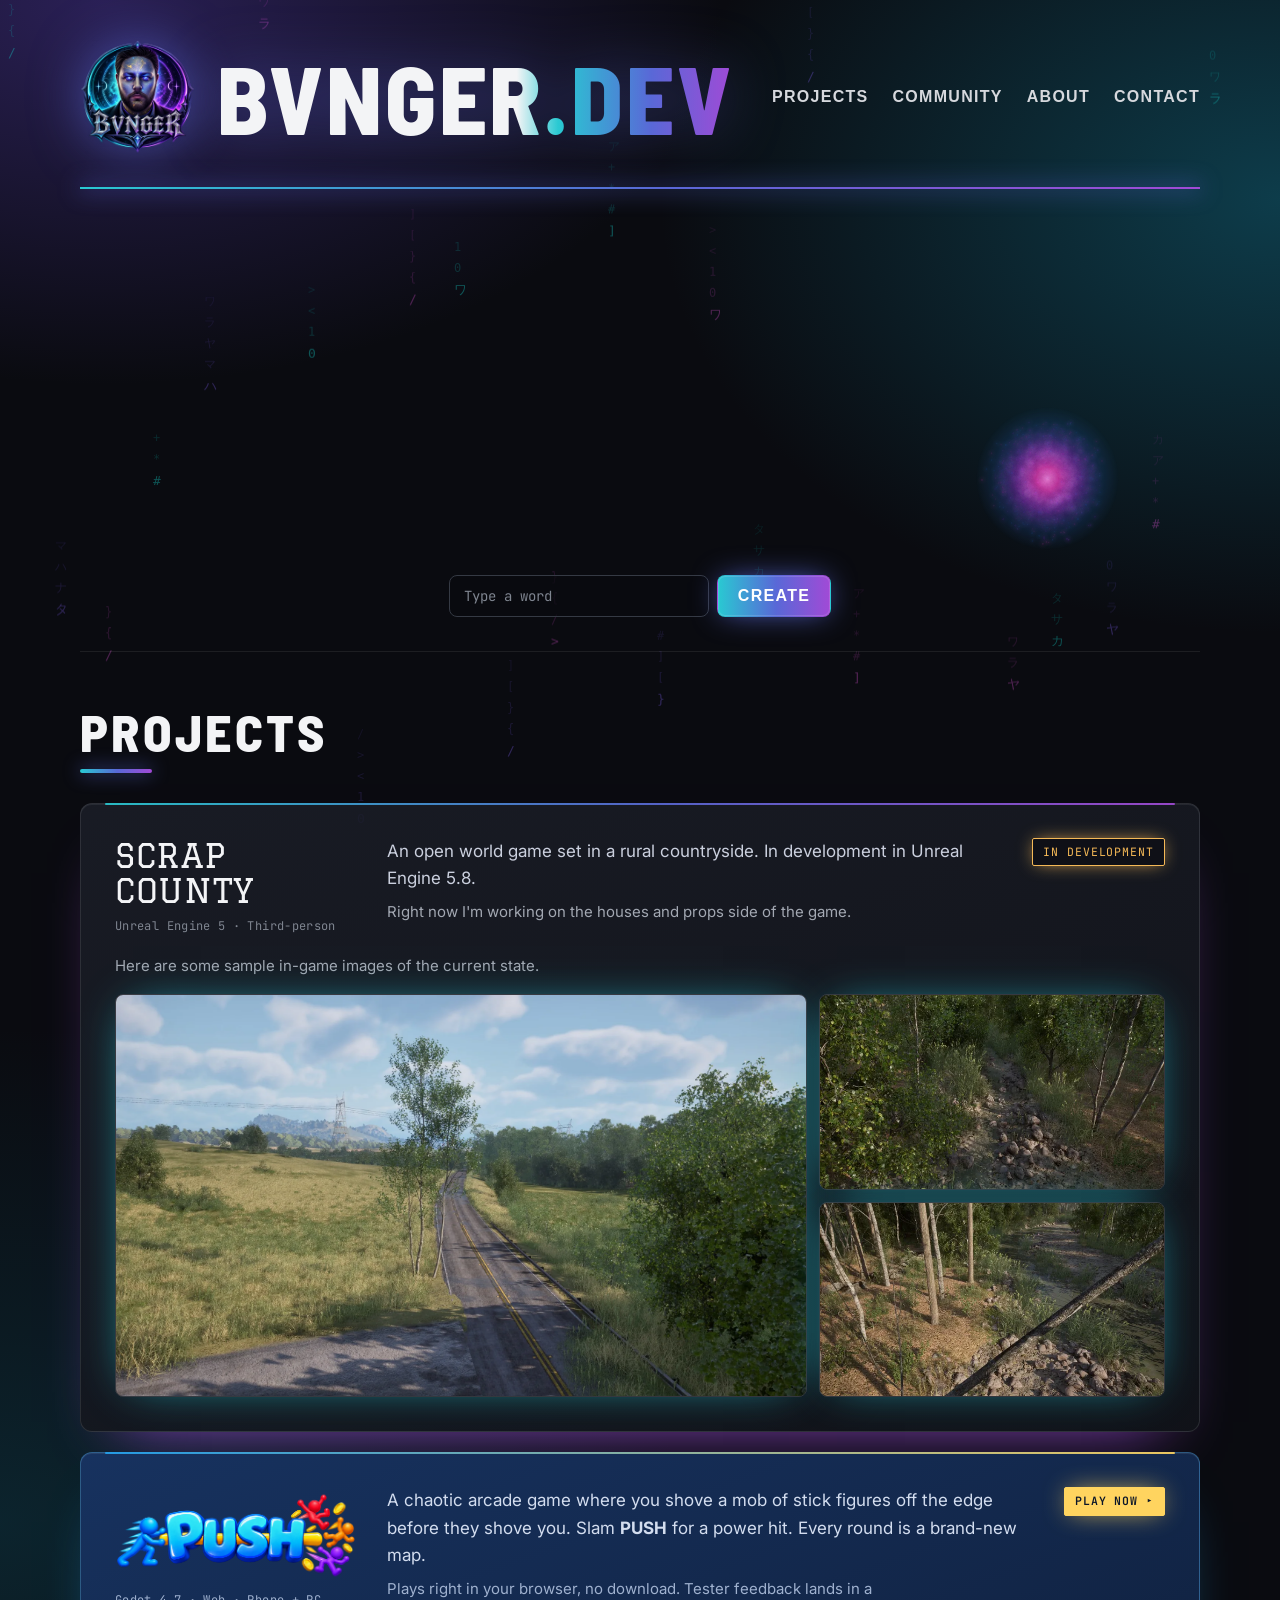
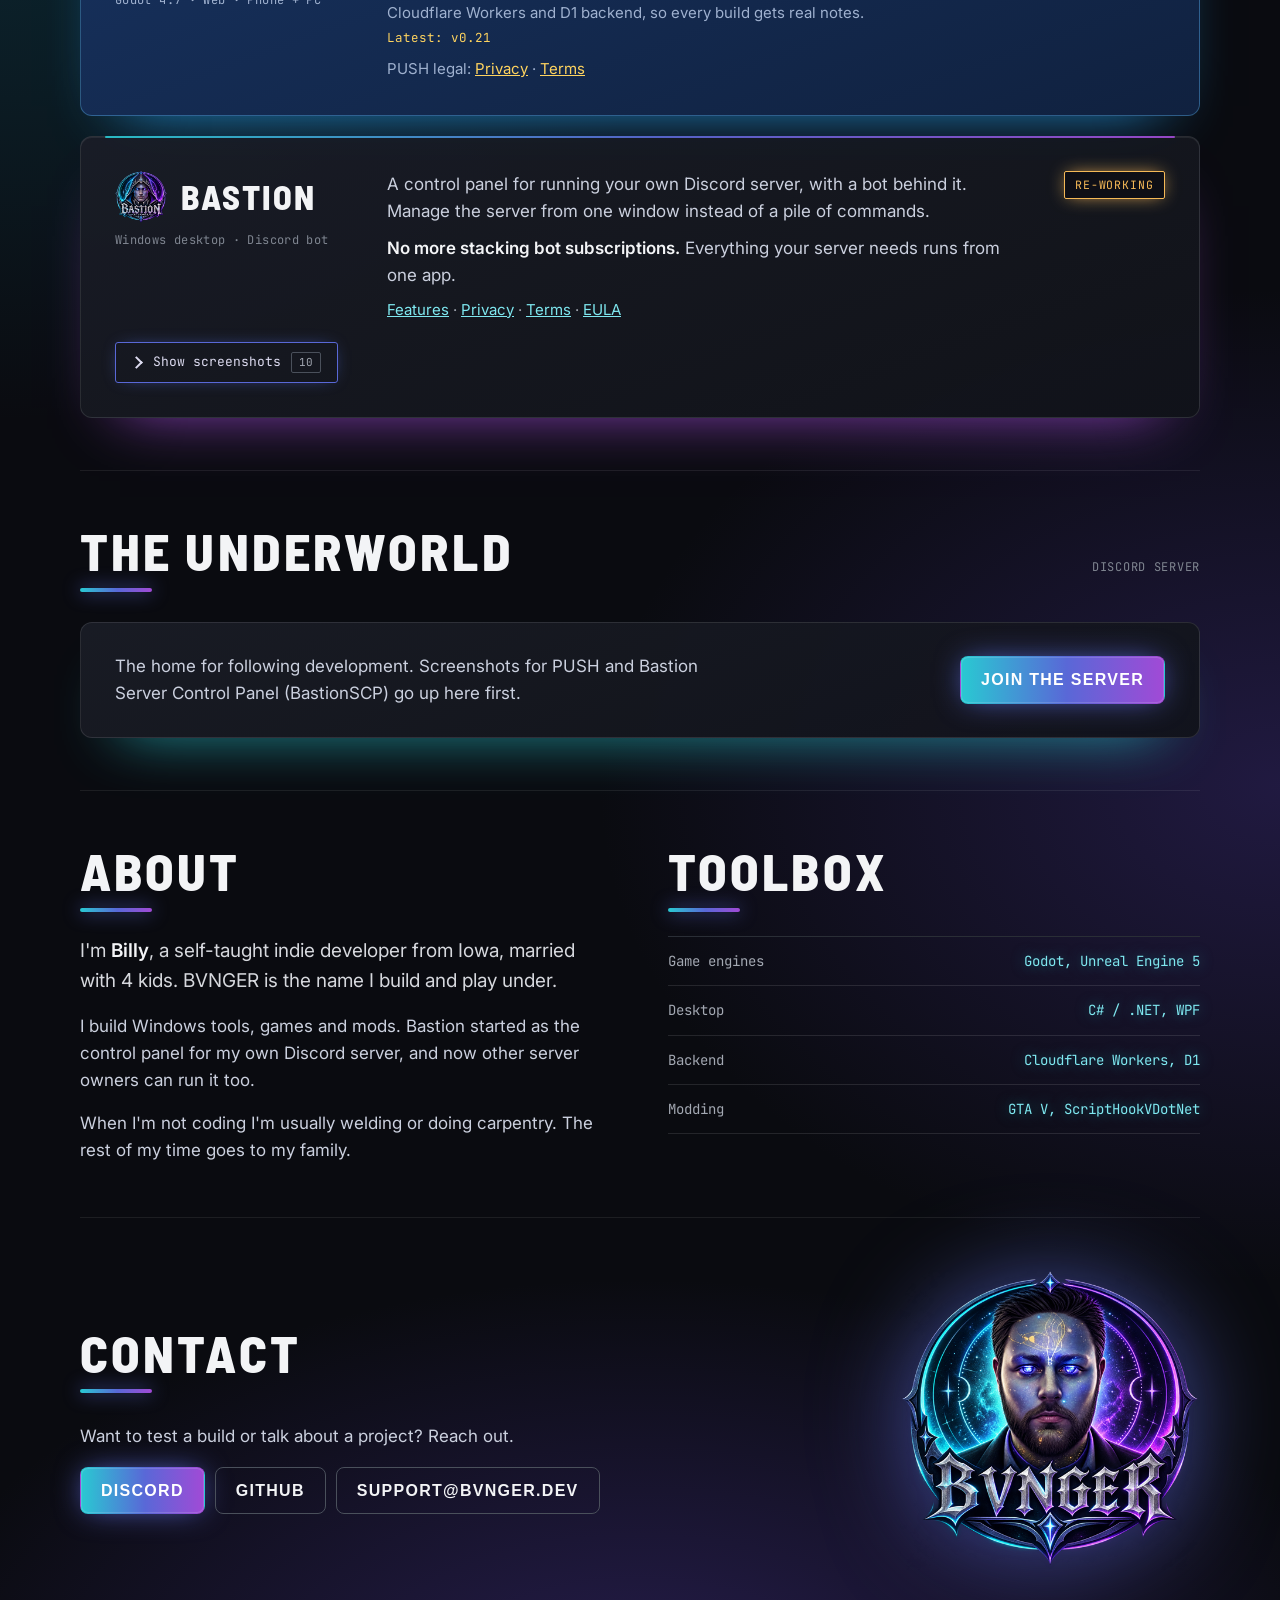
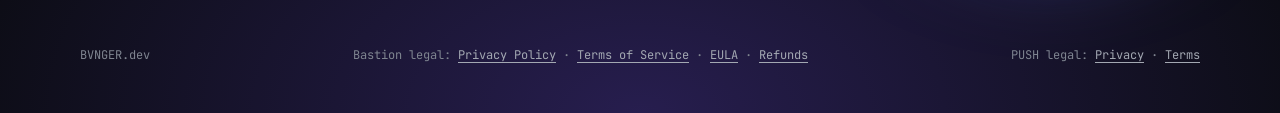
==== commit 94a5f2e7: "Home: put the animation area back to how it was Particle strip open under the header again with the " ====
--- a/index.html
+++ b/index.html
@@ -93,15 +93,9 @@
 .rule{display:none}
 
 /* Particle wordmark under the header (particles.js). */
-/* The strip starts closed, so the word box sits right under the header while the small orb floats around behind the
-   page. Typing a word slowly opens the strip (particles.js sets its height), then the dots spell the word. */
 .pfx{padding-block:18px 34px;border-bottom:1px solid var(--line-soft)}
-.pfx-stage{overflow:hidden}
-.pfx-closed .pfx-stage{height:0}
-.pfx-closed{padding-block:28px}
 #pfx{display:block;width:100%;height:clamp(220px,32vw,360px)}
 .pfx-form{display:flex;justify-content:center;gap:8px;margin-top:8px}
-.pfx-closed .pfx-form{margin-top:0}
 .pfx-form input{
   font-family:var(--font-mono);font-size:14px;color:var(--fg-strong);background:var(--panel);
   border:1px solid var(--line-card);border-radius:3px;padding:11px 14px;width:min(260px,100%);min-width:0;
@@ -345,8 +339,8 @@
     </nav>
   </header>
 
-  <div class="pfx pfx-closed">
-    <div class="pfx-stage" id="pfx-stage"><canvas id="pfx" role="img" aria-label="Neon dots that form a spinning ball and spell out any word a visitor types"></canvas></div>
+  <div class="pfx">
+    <canvas id="pfx" role="img" aria-label="Neon dots that form a spinning ball and spell out any word a visitor types"></canvas>
     <form class="pfx-form" id="pfx-form" autocomplete="off">
       <input id="pfx-word" type="text" maxlength="12" placeholder="Type a word" aria-label="Type a word for the dots to spell" enterkeyhint="go">
       <button class="btn primary" type="submit">Create</button>
@@ -547,6 +541,7 @@
   d.addEventListener('keydown',function(e){if(e.key==='ArrowLeft')show(i-1);if(e.key==='ArrowRight')show(i+1)});
 })();
 </script>
+<script src="/rain.js" defer></script>
 <script src="/particles.js" defer></script>
 </body>
 </html>
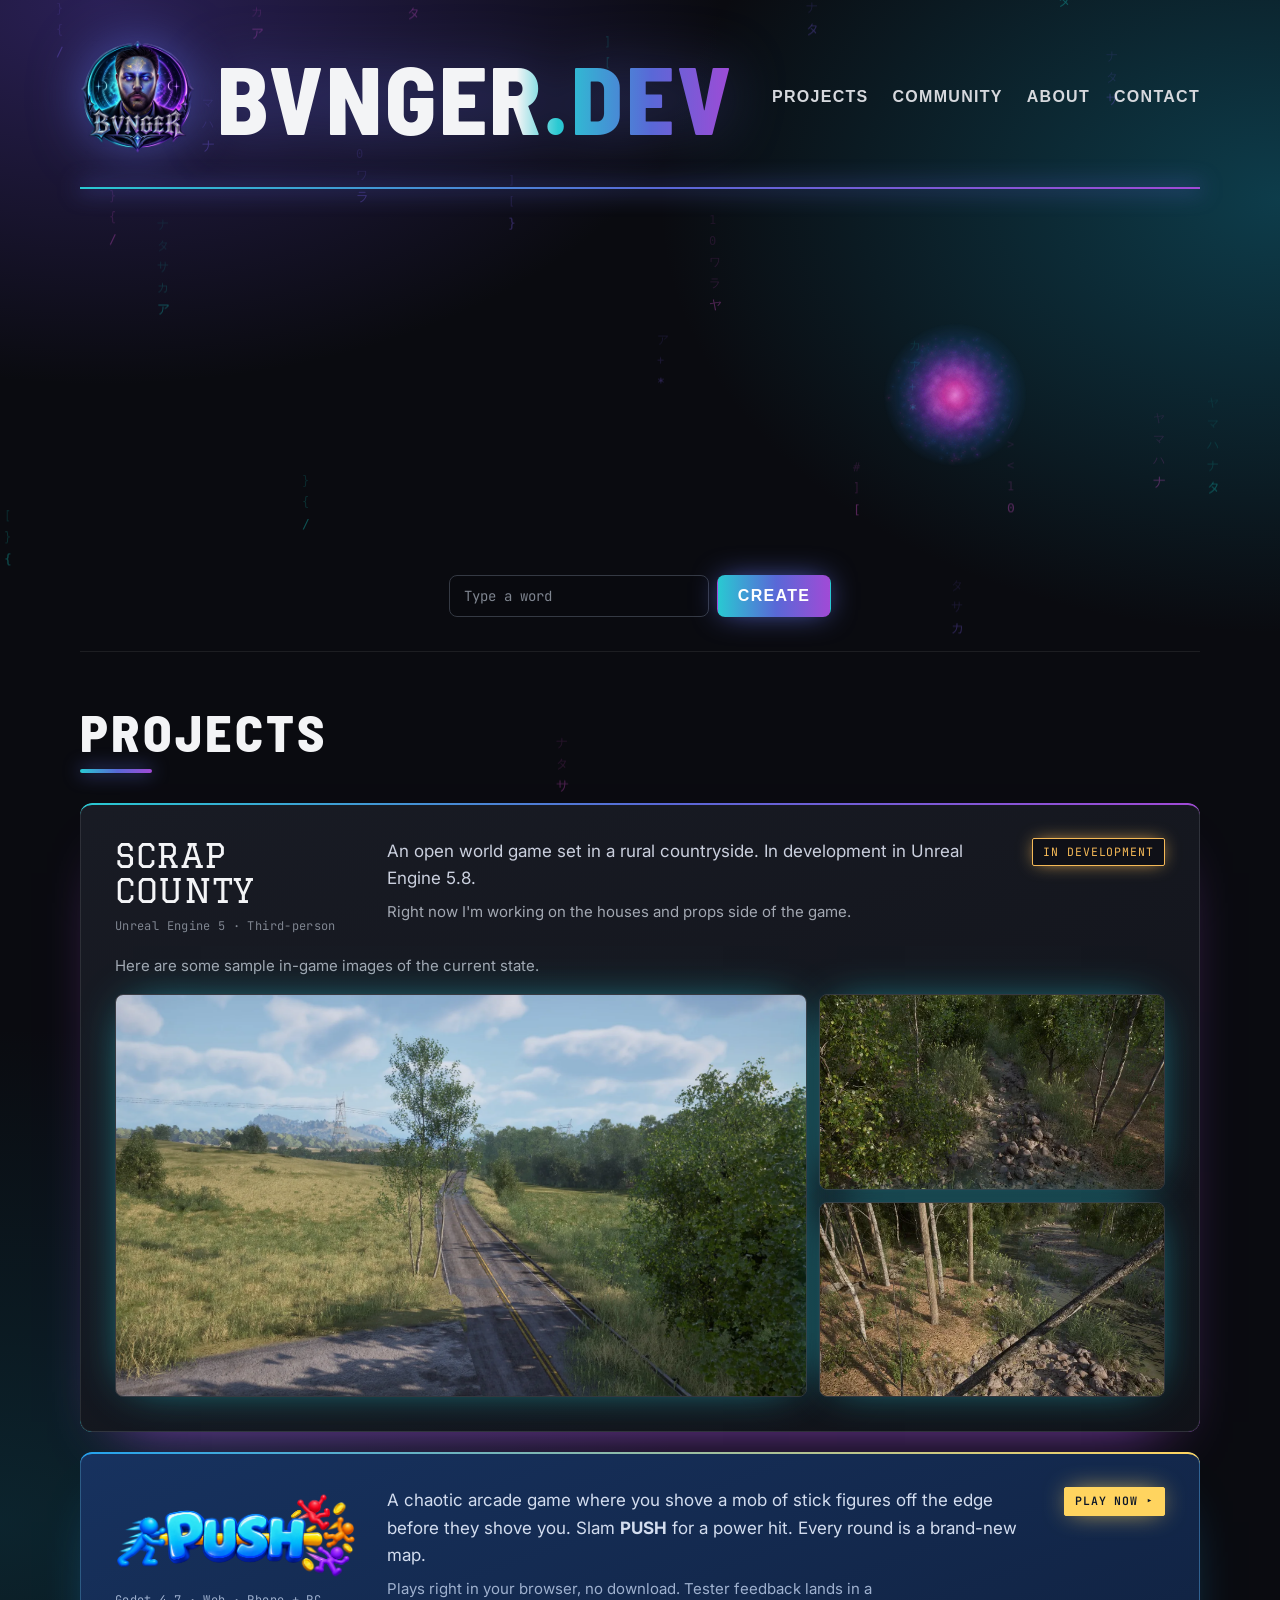
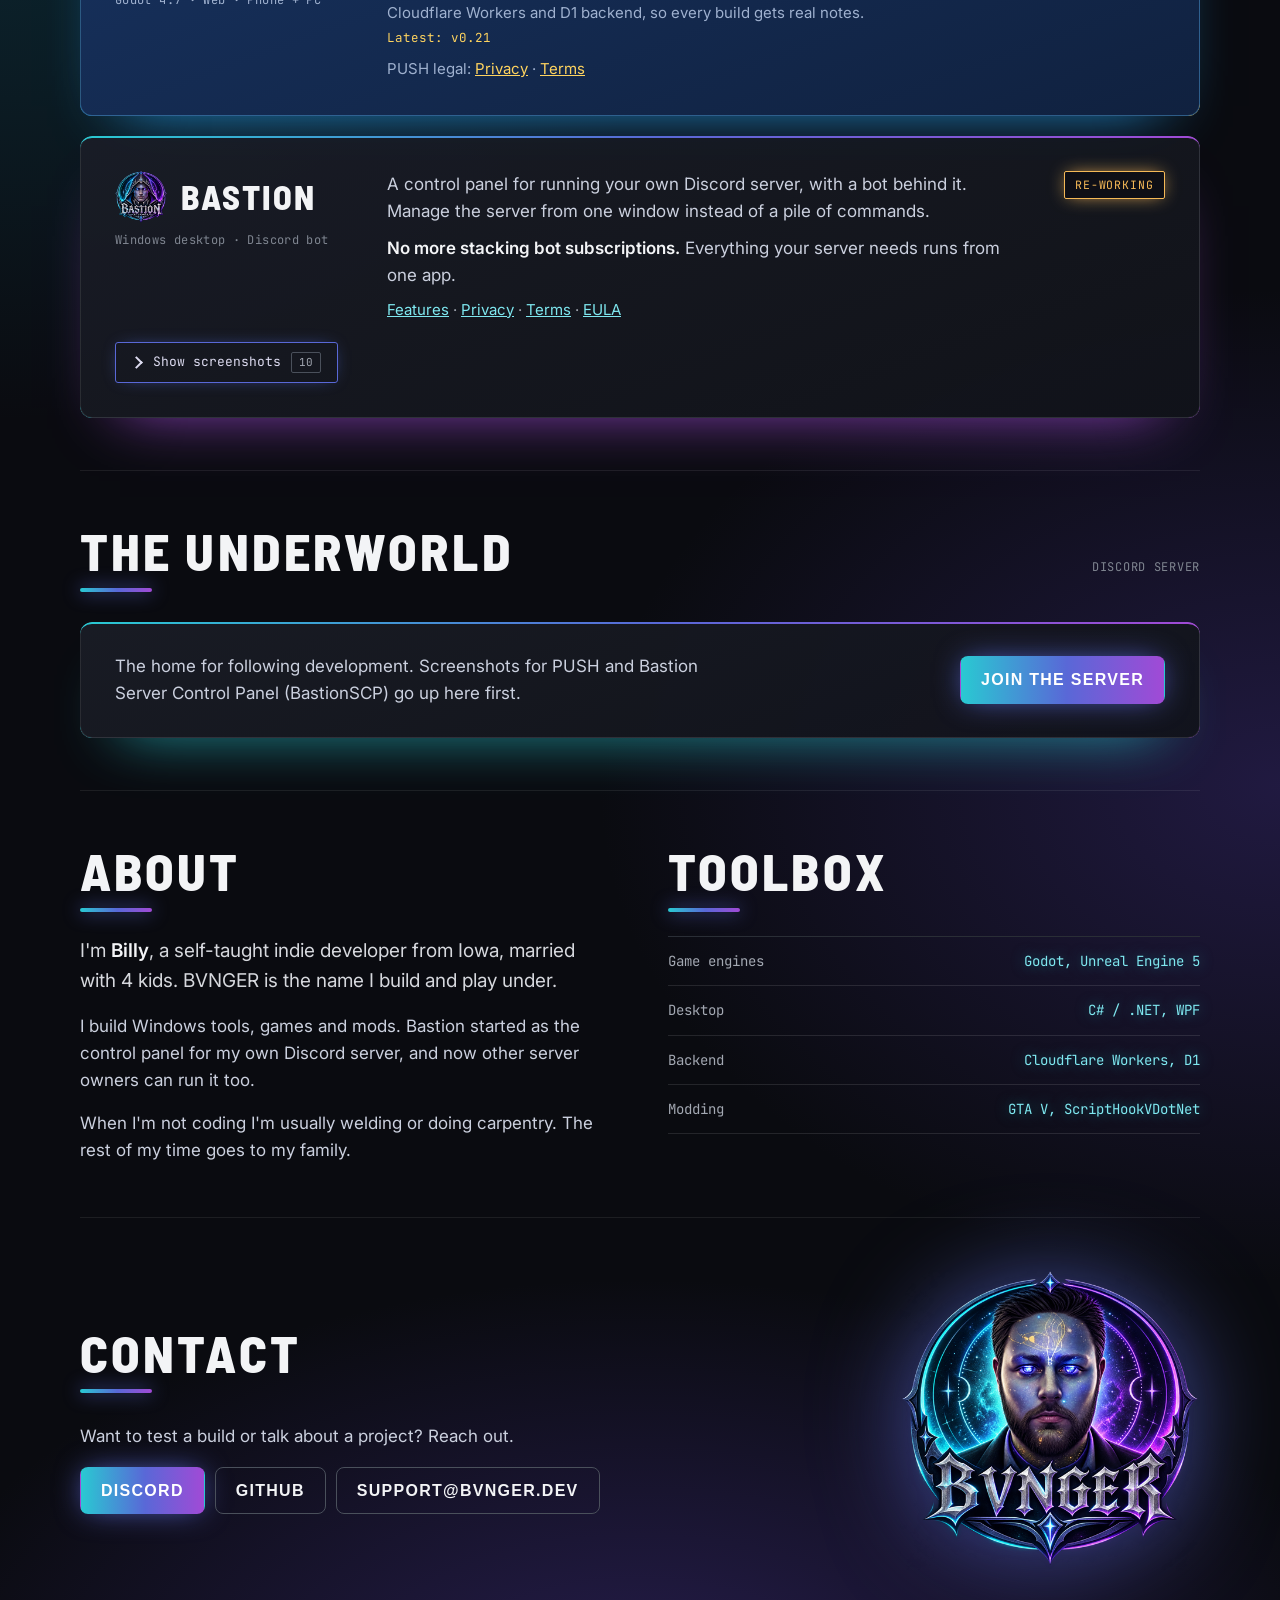
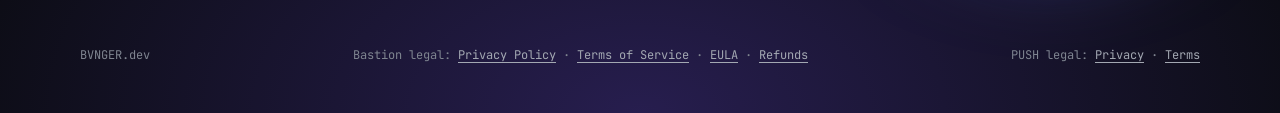
==== commit 607c493e: "Home: card gradient line follows the card edge, button ring removed The line on each project card no" ====
--- a/index.html
+++ b/index.html
@@ -293,7 +293,13 @@
   background:linear-gradient(160deg,#1a1d27e6,#11131ae6);
   box-shadow:0 30px 60px -40px #a14ad6,inset 0 1px 0 #ffffff12;
 }
-.ledger .row::before{content:"";position:absolute;left:24px;right:24px;top:-1px;height:2px;border-radius:2px;background:var(--brand-gradient);opacity:.9}
+/* Gradient line along the top of each card. It is a full-size layer with the card's rounded shape, masked so only
+   its top 2px shows; that makes the line run edge to edge and bend round the corners. */
+.ledger .row::before,.join::before{
+  content:"";position:absolute;inset:-1px;border-radius:12px;padding:2px 0 0;background:var(--brand-gradient);pointer-events:none;
+  -webkit-mask:linear-gradient(#000 0 0) content-box,linear-gradient(#000 0 0);-webkit-mask-composite:xor;
+  mask:linear-gradient(#000 0 0) content-box exclude,linear-gradient(#000 0 0);
+}
 .ledger .push-row{margin-block:0;background:linear-gradient(160deg,#17325f,#10213f);border-color:#65c7ff55;box-shadow:0 30px 60px -40px #24a2ee,inset 0 1px 0 #ffffff14}
 .ledger .push-row::before{background:linear-gradient(90deg,#24a2ee,#ffd45f)}
 .push-row + .row{border-top:1px solid #ffffff1c}
@@ -305,12 +311,12 @@
 .row-gallery summary{border-color:#5968d7;box-shadow:0 0 18px -8px #5968d7}
 
 .btn{border-radius:8px}
-.btn.primary{background:var(--brand-gradient);color:#fff;border-color:transparent;font-weight:700;box-shadow:0 0 30px -6px #5968d7,0 0 0 1px #ffffff22 inset}
+.btn.primary{background:var(--brand-gradient);color:#fff;border-color:transparent;font-weight:700;box-shadow:0 0 30px -6px #5968d7}
 .btn.primary:hover{background:var(--brand-gradient);color:#fff;filter:brightness(1.15)}
 a.tag.push-play{box-shadow:0 0 26px -6px #ffd45f}
 .pfx-form input{border-radius:8px;background:#0a0b10aa}
 
-.join{border-left:0;padding:30px 34px;border:1px solid #ffffff1c;border-radius:12px;background:linear-gradient(160deg,#1a1d27e6,#11131ae6);box-shadow:0 30px 60px -40px #29c9d2}
+.join{position:relative;border-left:0;padding:30px 34px;border:1px solid #ffffff1c;border-radius:12px;background:linear-gradient(160deg,#1a1d27e6,#11131ae6);box-shadow:0 30px 60px -40px #29c9d2}
 .tools li{padding-block:13px;border-color:#ffffff1c}
 .tools span:last-child{text-shadow:0 0 14px #29c9d288}
 .contact-logo{filter:drop-shadow(0 0 46px #5968d7aa)}
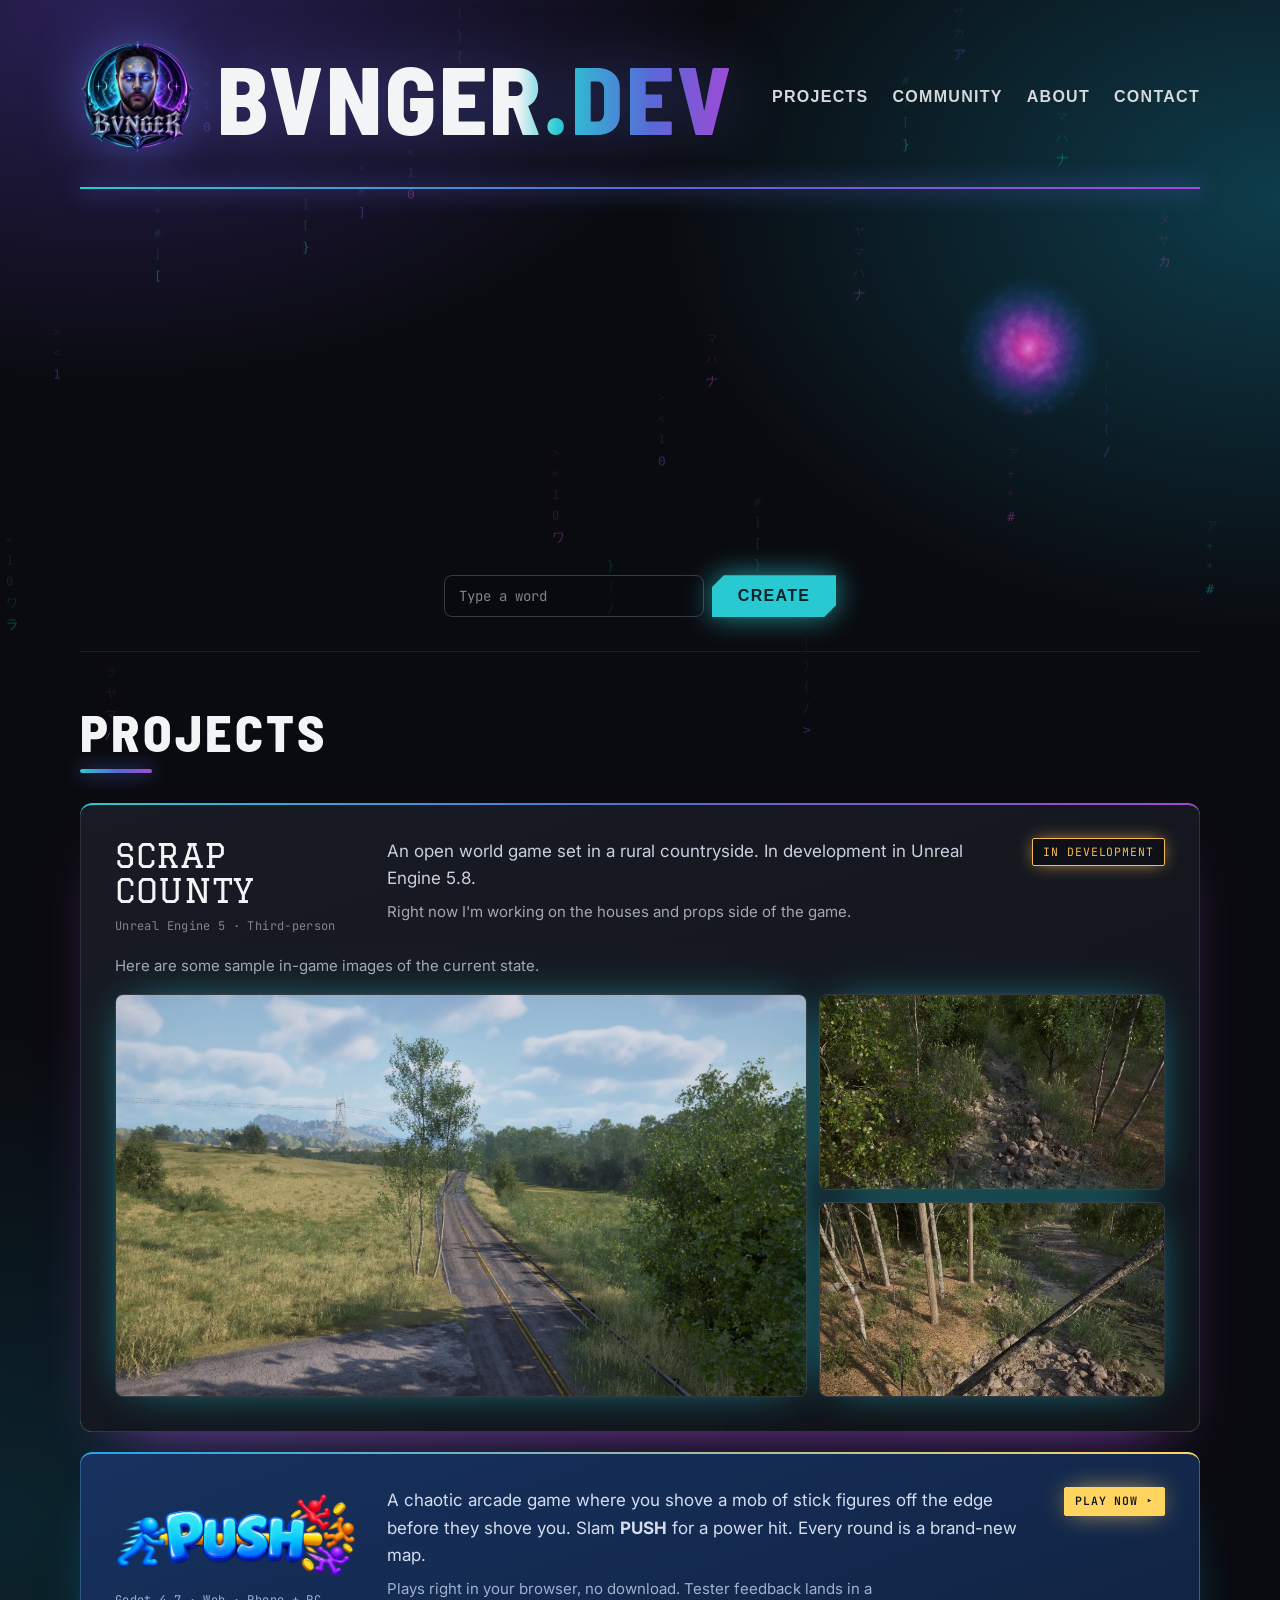
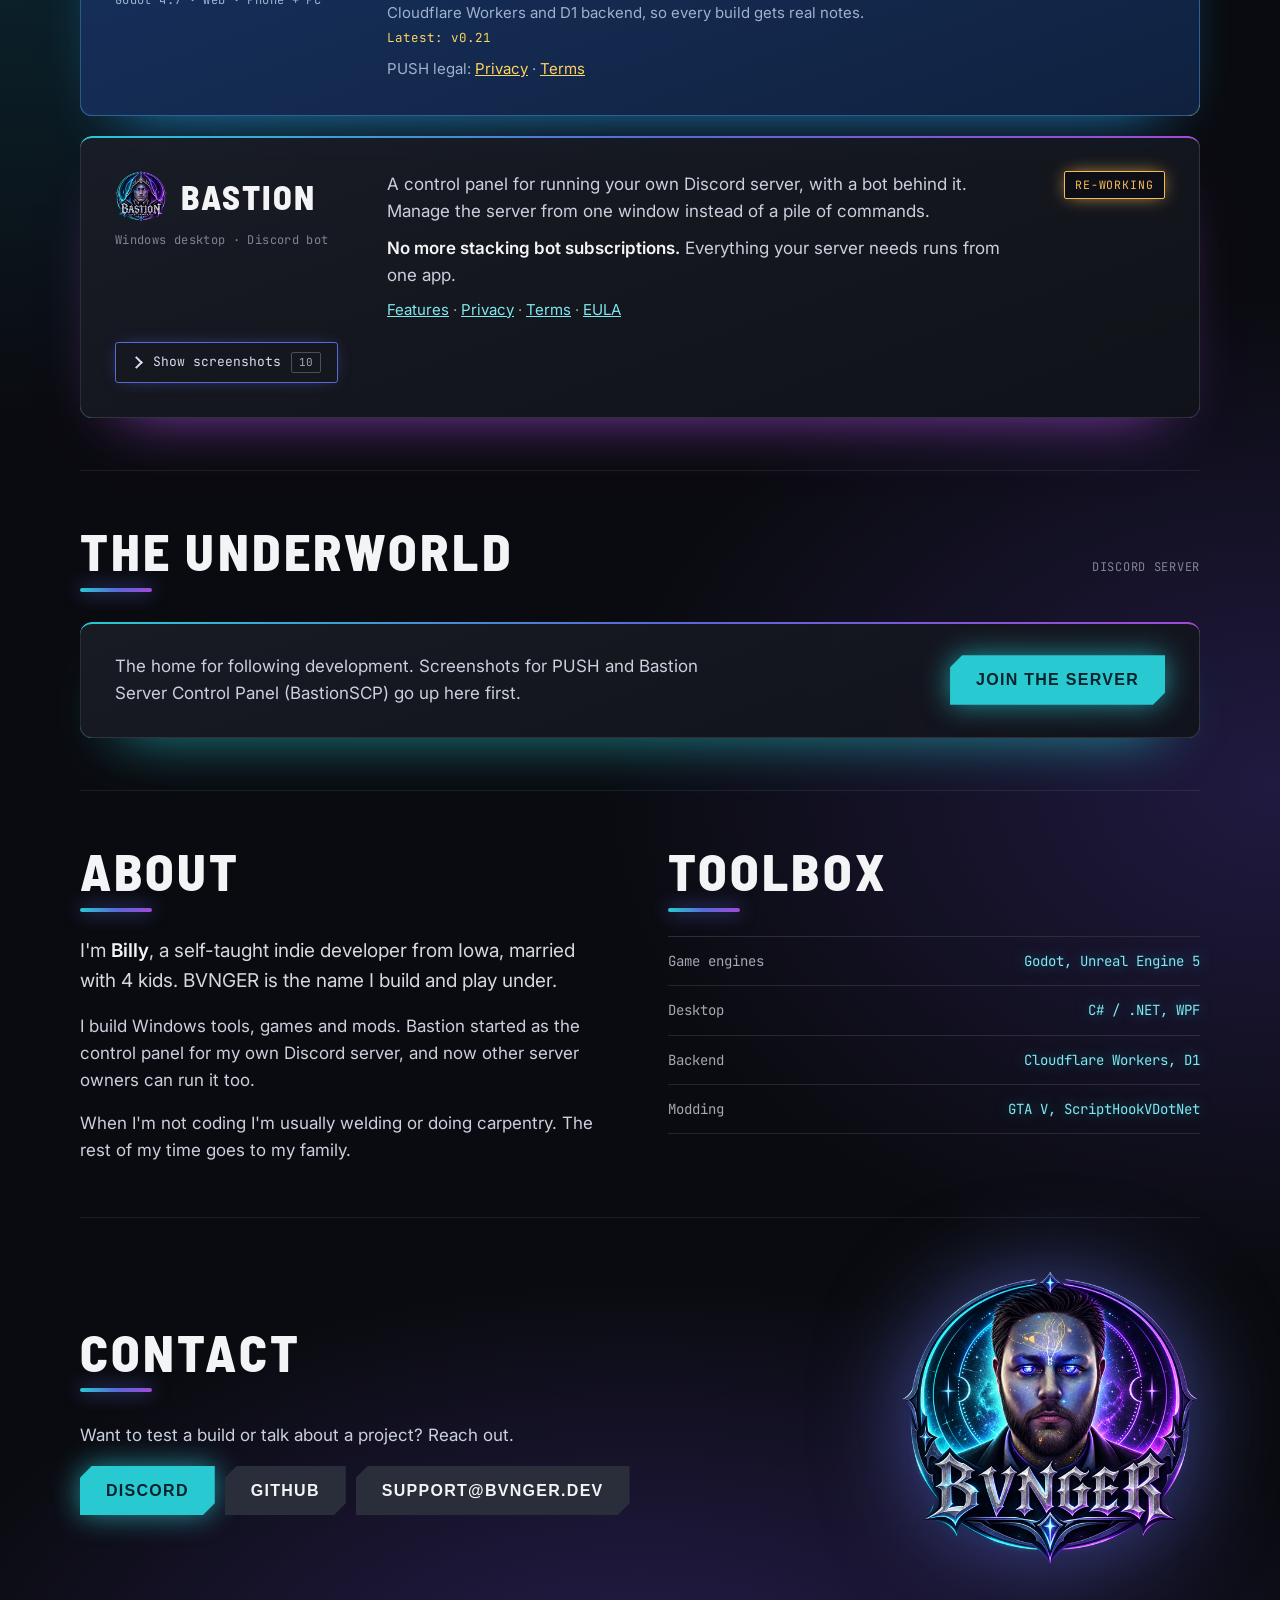
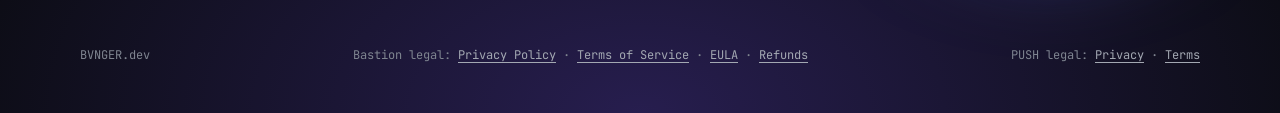
==== commit 94513e1c: "Home: cut-corner buttons with a glow, no gradient Co-Authored-By: Claude Fable 5.2 <noreply@anthropi" ====
--- a/index.html
+++ b/index.html
@@ -310,9 +310,19 @@
 .sc-shots .shot img{height:100%;object-fit:cover;border-radius:8px;border-color:#ffffff26;box-shadow:0 0 44px -18px #29c9d2}
 .row-gallery summary{border-color:#5968d7;box-shadow:0 0 18px -8px #5968d7}
 
-.btn{border-radius:8px}
-.btn.primary{background:var(--brand-gradient);color:#fff;border-color:transparent;font-weight:700;box-shadow:0 0 30px -6px #5968d7}
-.btn.primary:hover{background:var(--brand-gradient);color:#fff;filter:brightness(1.15)}
+/* Cut-corner buttons with a glow behind them. The button itself has no background; its shape is drawn by a
+   ::before layer with two corners clipped off, and the glow is a drop-shadow that follows that clipped shape. */
+.btn{position:relative;z-index:0;isolation:isolate;border:0;border-radius:0;background:none;padding:12px 26px;color:var(--fg-strong)}
+.btn::before{
+  content:"";position:absolute;inset:0;z-index:-1;background:#2a2e3a;
+  clip-path:polygon(12px 0,100% 0,100% calc(100% - 12px),calc(100% - 12px) 100%,0 100%,0 12px);
+}
+.btn:hover{background:none;color:#fff}
+.btn:hover::before{background:#363b4a}
+.btn.primary{background:none;color:var(--ink);font-weight:700;box-shadow:none;filter:drop-shadow(0 0 14px #29c9d2b3)}
+.btn.primary::before{background:var(--cyan)}
+.btn.primary:hover{background:none;color:var(--ink);filter:drop-shadow(0 0 20px #29c9d2)}
+.btn.primary:hover::before{background:var(--cyan-hi)}
 a.tag.push-play{box-shadow:0 0 26px -6px #ffd45f}
 .pfx-form input{border-radius:8px;background:#0a0b10aa}
 
